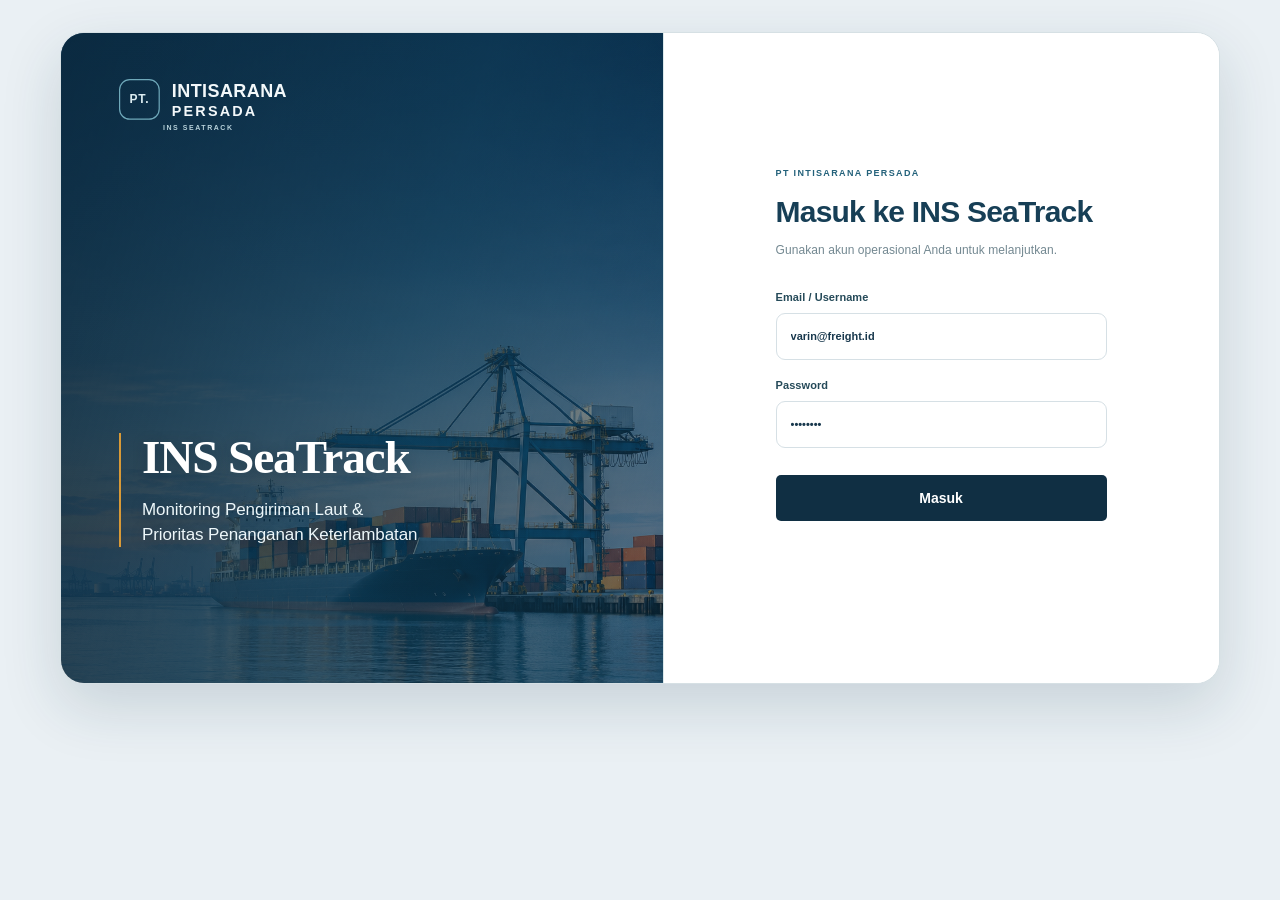
==== index.html @ c3d646a0 "Add files via upload" ====
<!DOCTYPE html>
<html lang="id">
  <head>
    <meta charset="UTF-8" />
    <meta name="viewport" content="width=device-width, initial-scale=1.0" />
    <title>Intisarana Shipment Intelligence</title>
    <link rel="stylesheet" href="styles.css" />
    <link rel="stylesheet" href="theme.css" />
    <link rel="stylesheet" href="voyage.css" />
    <link rel="stylesheet" href="harbor.css" />
    <link rel="stylesheet" href="sidebar-brand.css" />
    <link rel="stylesheet" href="monitoring-flow.css" />
    <link rel="stylesheet" href="guided-workflow.css" />
    <link rel="stylesheet" href="data-entry.css" />
    <link rel="stylesheet" href="research-alignment.css" />
    <link rel="stylesheet" href="operations-pages.css" />
    <link rel="stylesheet" href="workflow-final.css" />
    <link rel="stylesheet" href="login-seatrack.css" />
    <link rel="stylesheet" href="dashboard-clean.css" />
    <link rel="stylesheet" href="shipment-management.css" />
    <link rel="stylesheet" href="shipment-modal.css" />
    <link rel="stylesheet" href="pagination.css" />
    <link rel="stylesheet" href="shipment-detail-action.css" />
    <link rel="stylesheet" href="status-calculation.css" />
    <link rel="stylesheet" href="analysis-template.css" />
    <link rel="stylesheet" href="ahp-template.css" />
    <link rel="stylesheet" href="recommendation-template.css" />
    <link rel="stylesheet" href="report-template.css" />
    <link rel="stylesheet" href="account-menu.css" />
    <link rel="stylesheet" href="ux-polish.css" />
    <link rel="stylesheet" href="nav-groups.css" />
    <link rel="stylesheet" href="delay-simplify.css" />
    <link rel="stylesheet" href="shipment-process.css" />
    <link rel="stylesheet" href="shipment-process-column.css" />
    <link rel="stylesheet" href="dashboard-process-chart.css" />
    <link rel="stylesheet" href="presentation-mode.css" />
    <link rel="stylesheet" href="shipment-tools.css" />
    <link rel="stylesheet" href="print-report.css" />
    <link rel="stylesheet" href="recommendation-action.css" />
    <link rel="stylesheet" href="save-confirmation.css" />
    <link rel="stylesheet" href="dashboard-actions.css" />
    <link rel="stylesheet" href="attention-list.css" />
    <link rel="stylesheet" href="professional-freight.css" />
  </head>
  <body>
    <div id="app"></div>
    <script src="app.js"></script>
  </body>
</html>
---- styles.css ----
:root{--ink:#2d4149;--muted:#778990;--navy:#30454d;--bg:#f7f8fa;--card:#fff;--line:#e3e9eb;--accent:#ae5555;--accent-dark:#913f3f;--accent-soft:#fff4f3;--blue-soft:#edf3f4}*{box-sizing:border-box}body{margin:0;background:var(--bg);color:var(--ink);font:14px/1.45 Inter,Segoe UI,Arial,sans-serif}button,input,select,textarea{font:inherit}button{cursor:pointer}.eyebrow{margin:0;color:#a55b5b;font-size:10px;font-weight:700;letter-spacing:1.7px}.muted{color:var(--muted)}.primary{border:0;border-radius:9px;padding:12px 18px;background:var(--accent);color:#fff;font-weight:700;box-shadow:0 5px 14px #ae55551c}.primary:hover{background:var(--accent-dark)}
.login-page{display:grid;min-height:100vh;grid-template-columns:1.05fr .95fr}.login-intro{display:flex;min-height:100vh;flex-direction:column;justify-content:space-between;padding:44px 10%;background:linear-gradient(135deg,#edf2f3,#dce8ea);color:var(--ink)}.logo-on-dark{display:flex;flex-direction:column;align-items:flex-start;gap:5px}.logo-on-dark img{width:156px;height:76px;object-fit:contain}.logo-on-dark small{color:#72858c;font-size:8px;font-weight:700;letter-spacing:2px}.login-intro h1{margin:22px 0;font-size:clamp(37px,4.4vw,61px);line-height:1.13;letter-spacing:-2px}.login-intro em{color:#b45d5d;font-style:italic}.intro-copy{max-width:430px;color:#61767d;line-height:1.9}.intro-foot{color:#778b92;font-size:11px}.login-panel{display:grid;place-items:center;padding:32px;background:#fff}.login-form{width:min(100%,385px)}.login-logo{display:block;width:170px;height:80px;object-fit:contain;margin:0 0 22px}.login-form h2{margin:11px 0 8px;font-size:29px;letter-spacing:-1px}.login-form>.muted{margin:0 0 30px;font-size:12px}.login-form label,.field label{display:block;margin-top:17px;color:#566b74;font-size:11px;font-weight:700}.login-form input,.field input,.field select,.field textarea{display:block;width:100%;margin-top:7px;padding:12px;border:1px solid var(--line);border-radius:8px;background:#fff;color:var(--ink)}.login-form .primary{width:100%;margin-top:25px}.form-message{min-height:18px;margin:11px 0 0;color:var(--accent-dark);font-size:12px}
.shell{display:flex;min-height:100vh}.sidebar{position:fixed;inset:0 auto 0 0;display:flex;flex-direction:column;width:238px;padding:29px 19px;background:#334851;color:#b9c8cc}.sidebar .logo-on-dark small{color:#aabdc2}.nav-label{margin:45px 13px 12px;color:#8ca0a6;font-size:9px;letter-spacing:1.8px}.sidebar nav{display:grid;gap:6px}.sidebar nav button{border:0;border-radius:8px;padding:12px 13px;background:transparent;color:#c4d0d3;text-align:left;font-size:13px}.sidebar nav button:hover{background:#ffffff14}.sidebar nav button.active{background:#f9fbfb;color:#9d4b4b;font-weight:750}.nav-icon{display:inline-block;width:20px;margin-right:8px;text-align:center}.data-source{margin-top:auto;padding:16px;border:1px solid #ffffff16;border-radius:10px;background:#ffffff08}.data-source .eyebrow{color:#e7b9b9;font-size:8px}.data-source strong,.data-source small{display:block}.data-source strong{margin:8px 0 3px;color:#fff;font-size:12px}.data-source small{color:#a7b8bd;font-size:10px}.content{width:calc(100% - 238px);margin-left:238px;min-width:0}header{position:sticky;top:0;z-index:2;display:flex;align-items:center;justify-content:space-between;height:76px;padding:0 38px;border-bottom:1px solid var(--line);background:#ffffffed;backdrop-filter:blur(9px);font-size:12px}.crumb{color:#99a8ad}.profile{display:flex;align-items:center;gap:9px}.profile strong,.profile small{display:block}.profile strong{font-size:11px}.profile small{color:var(--muted);font-size:10px;text-transform:capitalize}.avatar{display:grid;place-items:center;width:33px;height:33px;border-radius:50%;background:var(--accent-soft);color:#a55252;font-weight:750}.logout{width:31px;height:31px;margin-left:8px;border:1px solid var(--line);border-radius:7px;background:white;color:var(--muted);font-size:17px}.workspace{max-width:1540px;margin:auto;padding:34px 38px 56px}
.hero,.page-title{margin-bottom:27px}.hero{display:flex;align-items:end;justify-content:space-between;gap:20px}.hero h1,.page-title h1{margin:7px 0;font-size:31px;line-height:1.2;letter-spacing:-1px}.hero em{color:#b45d5d;font-style:normal}.hero p:not(.eyebrow),.page-title p:not(.eyebrow){margin:0;color:var(--muted);font-size:12px}.kpis{display:grid;grid-template-columns:repeat(4,minmax(0,1fr));gap:15px;margin-bottom:22px}.kpi{padding:19px;border:1px solid var(--line);border-radius:12px;background:var(--card)}.kpi.teal{border-top:3px solid #bd7777}.kpi.mint{border-color:#f0dddd;background:#fff8f7}.kpi p{margin:0;color:#6d8088;font-size:11px}.kpi strong{display:block;margin:14px 0 5px;font-size:27px;letter-spacing:-1px}.kpi.mint strong{color:#9b5555;font-size:22px}.kpi span{color:#96a4a9;font-size:10px}.notice{display:flex;align-items:center;gap:12px;margin-bottom:22px;padding:14px 17px;border:1px solid #ece5e3;border-radius:10px;background:#fffafa;font-size:11px}.notice strong,.notice b{color:#9b5555}.notice span{flex:1;color:#718288}.notice b{padding:4px 8px;border-radius:12px;background:#fdeaea;white-space:nowrap}.dashboard-grid,.report-grid{display:grid;grid-template-columns:repeat(2,minmax(0,1fr));gap:20px}.panel{overflow:hidden;border:1px solid var(--line);border-radius:12px;background:var(--card)}.panel-title{display:flex;align-items:start;justify-content:space-between;gap:12px;padding:20px 21px 11px}.panel-title h2,.delay-form h2,.factor-guide h2,.report-card h2{margin:0;font-size:15px}.panel-title p{margin:5px 0 0;color:var(--muted);font-size:10px}.pill{padding:5px 8px;border-radius:12px;background:var(--accent-soft);color:#9f5757;font-size:10px;font-weight:700}.pill.neutral{background:#f0f4f5;color:#74868d}.bars{padding:5px 21px 22px}.bar-row{display:grid;grid-template-columns:minmax(100px,1.5fr) 2fr 24px;align-items:center;gap:10px;margin-top:14px;font-size:10px}.bar-row>span{overflow:hidden;color:#556d76;white-space:nowrap;text-overflow:ellipsis}.bar-row div{height:7px;overflow:hidden;border-radius:8px;background:#edf2f3}.bar-row i{display:block;height:100%;border-radius:8px;background:#bb7070}.bar-row b{text-align:right;color:#617881}.delay-summary{grid-column:1/-1}.delay-line{display:flex;align-items:center;gap:20px;padding:13px 21px;border-top:1px solid #edf1f2}.delay-line>span{min-width:140px;color:#a75a5a;font-size:10px;font-weight:750}.delay-line strong,.delay-line small{display:block}.delay-line strong{font-size:11px}.delay-line small{margin-top:2px;color:var(--muted);font-size:10px}.empty{padding:26px 21px;color:var(--muted);font-size:11px}
.table-tools{display:flex;align-items:center;justify-content:space-between;padding:15px 19px;border-bottom:1px solid var(--line);color:var(--muted);font-size:11px}.search{padding:7px 10px;border:1px solid var(--line);border-radius:7px;background:#fafcfc;color:#7d949b}.search input{width:235px;border:0;outline:0;background:transparent;font-size:11px}.table-wrap{overflow:auto}table{width:100%;min-width:970px;border-collapse:collapse;font-size:10px}th{padding:12px 14px;background:#f9fbfb;color:#7d9098;text-align:left;font-size:9px;letter-spacing:.5px}td{padding:13px 14px;border-top:1px solid #edf1f2;color:#566e77;vertical-align:top}td strong,td small{display:block}td strong{color:#304e58;font-size:10px}td small{max-width:180px;overflow:hidden;margin-top:4px;color:#8b9ba1;font-size:9px;white-space:nowrap;text-overflow:ellipsis}.tag{padding:3px 5px;border-radius:4px;background:var(--accent-soft);color:#a35a5a;font-size:9px;font-weight:750}.route-arrow{color:#ad6363}.status{padding:4px 7px;border-radius:10px;font-size:9px;white-space:nowrap}.status.pending{background:#eef2f3;color:#71838c}.status.delay{background:#fff0f0;color:#a75555}.form-layout{display:grid;grid-template-columns:minmax(0,1fr) 300px;gap:22px;align-items:start}.delay-form{display:grid;grid-template-columns:1fr 1fr;gap:0 15px;padding:23px}.delay-form h2{margin-bottom:18px}.field.full,.delay-form h2,.delay-form button,.delay-form .form-message{grid-column:1/-1}.field textarea{min-height:90px;resize:vertical}.delay-form .primary{margin-top:23px}.factor-guide{padding:24px;border-radius:12px;background:#eaf0f1;color:#526b73}.factor-guide .eyebrow{color:#ad6464}.factor-guide h2{margin:13px 0 20px;color:#304852;line-height:1.45}.factor-guide ol{margin:0;padding-left:20px}.factor-guide li{margin:11px 0;padding-left:5px;font-size:11px}.ahp-intro{display:grid;gap:4px;margin-bottom:20px;padding:15px 18px;border:1px solid #f0e4c7;border-radius:9px;background:#fffaf0;color:#786a48;font-size:11px}.ahp-row{display:grid;grid-template-columns:45px 1fr 190px 35px;align-items:center;gap:12px;padding:15px 21px;border-top:1px solid #edf1f2;font-size:11px}.ahp-row>b{color:#8c9da1}.ahp-row span{color:var(--muted);font-size:10px}.ahp-row i{color:#ad6464;font-size:17px;font-style:normal}.report-card{padding:22px}.report-card h2{margin-bottom:16px}.big-stat{color:#a75a5a;font-size:40px;font-weight:750;letter-spacing:-2px}.report-card p{color:#627983;font-size:11px}.report-card .muted{line-height:1.7}
@media(max-width:1050px){.sidebar{width:208px}.content{width:calc(100% - 208px);margin-left:208px}.workspace{padding:28px 25px}.kpis{grid-template-columns:repeat(2,1fr)}.form-layout{grid-template-columns:1fr}.factor-guide{display:none}}@media(max-width:720px){.shell{display:block}.sidebar{position:static;width:auto;padding:17px 20px}.nav-label,.data-source{display:none}.sidebar nav{display:flex;overflow:auto;margin-top:17px}.sidebar nav button{padding:9px;white-space:nowrap;font-size:11px}.nav-icon{display:none}.content{width:auto;margin:0}header{height:60px;padding:0 18px}.workspace{padding:25px 16px}.hero{align-items:start;flex-direction:column}.hero h1,.page-title h1{font-size:26px}.kpis{gap:10px}.kpi{padding:15px}.kpi strong{font-size:24px}.notice{align-items:start;flex-wrap:wrap}.dashboard-grid,.report-grid{grid-template-columns:1fr}.delay-summary{grid-column:auto}.form-layout{display:block}.delay-form{margin-bottom:16px}.profile>span:nth-child(2){display:none}.table-tools{flex-direction:column;align-items:start;gap:10px}.search{width:100%}.search input{width:90%}.ahp-row{grid-template-columns:32px 1fr 22px}.ahp-row span{display:none}}@media(max-width:430px){.kpis{grid-template-columns:1fr 1fr}.kpi.mint strong{font-size:18px}.delay-form{grid-template-columns:1fr}.field{grid-column:1/-1}.login-intro{min-height:42vh;padding:28px}.login-intro h1{font-size:33px}.login-intro .intro-copy{display:none}.login-panel{padding:25px}.login-form h2{font-size:26px}}
---- theme.css ----
/* Professional forwarding operations theme */
:root{--accent:#246d82;--accent-dark:#1b596b;--accent-soft:#eaf4f6;--navy:#183943;--bg:#f5f8f9;--ink:#203c46;--muted:#71838b;--line:#dfe8ea;--panel:#fff}
body{background:var(--bg);letter-spacing:.005em}.primary{background:var(--accent);box-shadow:0 8px 18px rgba(36,109,130,.16)}.primary:hover{background:var(--accent-dark)}.eyebrow{color:#39798b;letter-spacing:1.45px}
.login-intro{position:relative;overflow:hidden;background:linear-gradient(145deg,#eff7f8 0%,#dcebed 100%);padding:52px 11%;color:var(--ink)}.login-intro:before,.login-intro:after{position:absolute;content:"";border:1px solid rgba(36,109,130,.13);border-radius:50%;pointer-events:none}.login-intro:before{width:540px;height:540px;right:-270px;bottom:-310px;box-shadow:0 0 0 62px rgba(36,109,130,.045),0 0 0 124px rgba(36,109,130,.025)}.login-intro:after{width:110px;height:110px;right:13%;top:16%;border-style:dashed}.login-intro>*,.login-intro .brand{position:relative;z-index:1}.login-intro h1{max-width:560px;font-weight:650}.login-intro h1 em{color:var(--accent)}.login-intro .intro-copy{max-width:420px;color:#5e747c}.login-intro .eyebrow,.login-form .eyebrow{color:#4d8391}.login-intro .company-name{color:#234955;font-size:22px;font-weight:700;letter-spacing:-.6px}.logo-on-dark small{color:#66828b}.login-panel{background:#fff}.login-form{padding:12px}.login-form h2{font-size:30px;color:#213d47}.login-form input{background:#fbfcfc;border-color:#dce7e9}.login-form input:focus{border-color:#7eacb7;box-shadow:0 0 0 3px #e7f3f5}.login-form label{color:#506a74}
.sidebar{width:252px;padding:32px 18px;background:linear-gradient(180deg,#183943,#214b56)}.content{width:calc(100% - 252px);margin-left:252px}.sidebar .company-name{color:#f5fafb;font-size:18px;font-weight:650}.sidebar .logo-on-dark small{color:#a5c0c7}.nav-label{color:#82a4ad;margin-top:52px}.sidebar nav{gap:5px}.sidebar nav button{padding:12px 14px;color:#c2d3d7}.sidebar nav button:hover{background:rgba(255,255,255,.09)}.sidebar nav button.active{background:#f5fafb;color:#246d82;box-shadow:none}.data-source{border-color:rgba(255,255,255,.12);background:rgba(255,255,255,.055)}.data-source .eyebrow{color:#9cc6d1}.data-source strong{color:#f4fbfc}.content header{height:78px;padding:0 42px;background:rgba(255,255,255,.93)}.crumb{color:#91a3a8}.avatar{background:#e8f4f6;color:#246d82}.logout:hover{border-color:#b9d3d9;color:#246d82;background:#f4fafb}.workspace{max-width:1580px;padding:42px 44px 64px}
.hero{margin-bottom:30px}.hero h1,.page-title h1{font-size:32px;color:#233f49}.hero h1 em{color:var(--accent)}.hero p:not(.eyebrow),.page-title p:not(.eyebrow){font-size:12px}.kpis{gap:17px}.kpi{position:relative;overflow:hidden;padding:21px;border-color:#e0e8ea;border-radius:13px;box-shadow:0 3px 10px rgba(24,57,67,.025)}.kpi:after{position:absolute;right:-19px;bottom:-23px;width:76px;height:76px;border:1px solid #e7f0f2;border-radius:50%;content:""}.kpi.teal{border-top:3px solid #5c98a7}.kpi.mint{background:#f1f8f8;border-color:#dcecef}.kpi.mint strong{color:#2b6f7e}.kpi p{font-size:11px}.kpi strong{font-size:29px}.notice{border-color:#dcecef;background:#f1f8f8}.notice strong,.notice b{color:#2a7180}.notice b{background:#dceef1}.panel{border-color:#e0e8ea;border-radius:13px;box-shadow:0 3px 10px rgba(24,57,67,.02)}.panel-title{padding:22px 23px 12px}.panel-title h2{color:#284650}.pill{background:#e8f3f5;color:#2c6f7e}.bar-row i{background:linear-gradient(90deg,#73a8b5,#2d7484)}.delay-line>span,.route-arrow{color:#2b7180}.table-tools{padding:16px 21px}.search{border-radius:8px;background:#fbfcfc}.tag{background:#e9f4f6;color:#2b7180}.status.delay{background:#fff0ef;color:#a95c56}.factor-guide{background:#edf5f6;color:#536c74}.factor-guide h2{color:#294852}.factor-guide .eyebrow{color:#4b8593}.big-stat,.ahp-row i{color:#2b7180}
@media(max-width:1050px){.sidebar{width:218px}.content{width:calc(100% - 218px);margin-left:218px}.workspace{padding:32px 28px}}@media(max-width:720px){.sidebar{width:auto;background:#1b3d47}.content{width:auto;margin-left:0}.workspace{padding:28px 18px}.content header{padding:0 18px}.login-intro{padding:34px}.login-intro:after{display:none}}
---- voyage.css ----
.login-intro .voyage-visual{display:flex;align-items:center;gap:13px;max-width:420px;margin-top:36px;color:#4c7e89}.voyage-visual .port{font-size:9px;font-weight:800;letter-spacing:1.5px;color:#5d7780}.voyage-visual .route{position:relative;display:flex;align-items:center;flex:1;height:1px;background:repeating-linear-gradient(90deg,#74a1aa 0 7px,transparent 7px 13px)}.voyage-visual svg{position:absolute;left:48%;width:38px;height:38px;padding:8px;border-radius:50%;background:#edf5f6;color:#367284;transform:translateX(-50%)}.voyage-visual .route:after{position:absolute;right:-1px;top:-3px;width:7px;height:7px;border:1px solid #71a4ad;border-radius:50%;background:#eff6f7;content:""}.login-intro .story-tags{display:flex;flex-wrap:wrap;gap:8px;margin-top:20px}.story-tags span{padding:5px 9px;border:1px solid #cadde1;border-radius:99px;color:#5d7881;font-size:10px}.sidebar .company-name:before{display:inline-block;width:8px;height:8px;margin-right:8px;border-radius:50%;background:#8fb9c1;content:""}@media(max-width:720px){.login-intro .voyage-visual,.login-intro .story-tags{display:none}}
---- harbor.css ----
/* Harbor Intelligence: contemporary forwarding workspace */
:root{--harbor:#123944;--sea:#256f80;--foam:#eef7f8;--mist:#f7fafb;--steel:#6c8088;--line:#dce7e9}.login-page{background:var(--mist)}.login-intro{background:radial-gradient(circle at 86% 20%,#ffffffaa 0 2px,transparent 3px),linear-gradient(135deg,#e9f3f4 0%,#d5e7e9 100%)}.login-intro:before{border-color:#6696a122;box-shadow:0 0 0 62px #6696a10b,0 0 0 124px #6696a107}.login-panel{position:relative}.login-panel:before{position:absolute;top:0;left:0;width:1px;height:100%;background:#dce9eb;content:""}.login-form{position:relative}.login-form:after{position:absolute;right:-45px;bottom:10px;width:80px;height:80px;border:1px solid #dbeaec;border-radius:50%;content:""}.login-form h2{font-size:31px;font-weight:680}.login-form .primary{border-radius:10px}.login-form input{height:47px}.shell{background:var(--mist)}.sidebar{background:linear-gradient(180deg,#123944 0%,#1a4a56 100%);box-shadow:8px 0 22px #12394410}.sidebar:after{position:absolute;right:0;bottom:105px;left:0;height:1px;background:linear-gradient(90deg,transparent,#ffffff33,transparent);content:""}.content header{box-shadow:0 1px 0 #e6eef0}.workspace{padding-top:38px}.hero{padding:27px 29px;margin-bottom:24px;border:1px solid #dce8ea;border-radius:16px;background:linear-gradient(112deg,#fff 0%,#f1f8f9 100%)}.hero h1{font-size:34px}.hero .primary{min-width:150px}.kpis{margin-bottom:24px}.kpi{transition:transform .18s,box-shadow .18s}.kpi:hover{box-shadow:0 13px 24px #173b450b;transform:translateY(-2px)}.kpi:before{position:absolute;top:19px;right:19px;width:9px;height:9px;border-radius:50%;background:#90b9c3;content:""}.kpi.mint:before{background:#5b99a7}.panel{transition:box-shadow .18s}.panel:hover{box-shadow:0 12px 28px #183a4409}.panel-title{padding-top:24px}.panel-title h2{font-weight:680}.table-panel{border-radius:15px}.table-tools{background:#fbfdfd}.search{height:36px}.search input{height:18px}.status{font-weight:650}.status.pending:before,.status.delay:before{display:inline-block;width:5px;height:5px;margin-right:4px;border-radius:50%;background:currentColor;content:""}.notice{border-radius:12px}.factor-guide{border:1px solid #dbe9eb}.factor-guide li::marker{color:#4a8998;font-weight:700}.form-layout .panel{border-radius:15px}@media(max-width:720px){.hero{padding:22px}.login-panel:before{display:none}.login-form:after{display:none}.hero h1{font-size:28px}}
---- sidebar-brand.css ----
/* Company identity and navigation refinements */
.company-lockup{display:flex;align-items:center;gap:10px;color:#f7fbfc}.company-lockup i{display:grid;place-items:center;width:34px;height:34px;border:1px solid #7eabb5;border-radius:9px;color:#b5d8de;font-size:10px;font-style:normal;font-weight:800;letter-spacing:.7px}.company-lockup>span{display:grid;gap:0;line-height:1}.company-lockup b,.company-lockup strong{display:block;font-size:15px;font-weight:760;letter-spacing:.35px}.company-lockup b{color:#fff}.company-lockup strong{color:#a9d0d8;font-size:12px;letter-spacing:1.8px;margin-top:4px}.logo-on-dark small{padding-left:44px;color:#90afb7!important;font-size:7px!important;letter-spacing:1.55px!important}.sidebar .logo-on-dark{padding:2px 5px 21px;border-bottom:1px solid rgba(213,235,238,.15)}.sidebar .nav-label{margin-top:35px;margin-bottom:14px;padding-left:2px}.sidebar nav button{position:relative;padding:13px 14px;border:1px solid transparent}.sidebar nav button.active:after{position:absolute;right:12px;top:50%;width:5px;height:5px;border-radius:50%;background:#4d9bad;content:"";transform:translateY(-50%)}.sidebar nav button:not(.active):hover{border-color:rgba(214,235,238,.12)}.data-source{position:relative;overflow:hidden;padding:19px 17px}.data-source:before{position:absolute;top:-22px;right:-22px;width:75px;height:75px;border:1px solid rgba(182,218,224,.2);border-radius:50%;content:""}.data-source strong{font-size:13px}.data-source small{margin-top:4px}@media(max-width:720px){.sidebar .logo-on-dark{padding-bottom:12px;border:0}.company-lockup b{font-size:14px}.sidebar .nav-label{margin-top:16px}.sidebar .logo-on-dark small{padding-left:44px}}
---- monitoring-flow.css ----
.monitoring-flow{display:grid;grid-template-columns:1.1fr 2fr;gap:22px;align-items:center;margin:0 0 24px;padding:22px 24px;border:1px solid #dce9eb;border-radius:15px;background:linear-gradient(105deg,#fff 0%,#f1f8f9 100%)}.monitoring-flow h2{margin:5px 0 6px;color:#294954;font-size:16px}.monitoring-flow p{margin:0;color:#6d828a;font-size:11px;line-height:1.7}.flow-steps{display:flex;align-items:center;gap:9px}.flow-step{display:grid;min-width:0;gap:3px;padding:10px 11px;border:1px solid #dce8ea;border-radius:10px;background:#fff;text-align:left}.flow-step b{color:#2a6574;font-size:10px}.flow-step span{overflow:hidden;color:#73848b;font-size:9px;white-space:nowrap;text-overflow:ellipsis}.flow-step:hover{border-color:#8cb8c3;background:#f8fcfc}.flow-arrow{color:#7ca9b2;font-size:14px}.flow-note{grid-column:1/-1;margin:0;padding-top:14px;border-top:1px solid #e2ecee;color:#70828a;font-size:10px}.flow-note strong{color:#346e7d}@media(max-width:980px){.monitoring-flow{grid-template-columns:1fr}.flow-steps{overflow-x:auto;padding-bottom:4px}.flow-step{min-width:135px}}@media(max-width:520px){.monitoring-flow{padding:19px}.flow-steps{gap:6px}.flow-step{min-width:122px}.flow-arrow{display:none}}
---- guided-workflow.css ----
.shipment-guide{display:flex;align-items:center;gap:12px;padding:12px 21px;border-bottom:1px solid #e6eef0;background:#f5fafb;font-size:11px}.shipment-guide p{margin:0;color:#74868d}.guide-step,.form-guide span{padding:4px 7px;border-radius:5px;background:#dceef1;color:#2c6d7d;font-size:8px;font-weight:800;letter-spacing:.8px}.shipment-guide strong{font-size:11px;color:#355965}.table-wrap tbody tr{cursor:pointer}.table-wrap tbody tr:hover{background:#f1f8f9;box-shadow:inset 3px 0 #78aeb9}.form-guide{grid-column:1/-1;display:flex;align-items:center;gap:10px;margin:-2px 0 5px;padding:11px 12px;border:1px solid #dceaec;border-radius:8px;background:#f5fafb}.form-guide p{margin:0;color:#657a82;font-size:11px}@media(max-width:720px){.shipment-guide{align-items:flex-start;flex-wrap:wrap}.shipment-guide p{width:100%}.form-guide{align-items:flex-start;flex-direction:column;gap:5px}}
---- data-entry.css ----
.data-entry{margin-top:22px}.data-entry .panel-title{padding-bottom:18px}.status-entry{display:grid;grid-template-columns:1.3fr 1fr 1fr;gap:15px;padding:0 22px 22px}.status-entry label,.weight-grid label,.ahp-footer label{display:grid;gap:7px;color:#566f78;font-size:10px;font-weight:700}.status-entry select,.status-entry input,.weight-grid input,.ahp-footer input{width:100%;padding:10px;border:1px solid #dce7e9;border-radius:7px;background:#fcfdfd;color:#294852}.status-entry .entry-note{grid-column:1/3}.status-entry .primary{align-self:end}.status-entry .form-message{grid-column:1/-1;margin:0}.weight-grid{display:grid;grid-template-columns:repeat(3,minmax(0,1fr));gap:13px;padding:0 22px 18px}.ahp-footer{display:grid;grid-template-columns:240px auto 1fr;align-items:end;gap:15px;padding:18px 22px;border-top:1px solid #e6eef0;background:#fbfdfd}.ahp-footer .primary{height:41px}.ahp-footer .form-message{margin:0}@media(max-width:850px){.status-entry{grid-template-columns:1fr 1fr}.status-entry .entry-note{grid-column:1/-1}.weight-grid{grid-template-columns:repeat(2,1fr)}.ahp-footer{grid-template-columns:1fr 1fr}.ahp-footer .form-message{grid-column:1/-1}}@media(max-width:520px){.status-entry,.weight-grid,.ahp-footer{grid-template-columns:1fr}.status-entry .entry-note{grid-column:auto}.data-entry .panel-title{padding:19px}.status-entry,.weight-grid{padding-left:19px;padding-right:19px}.ahp-footer{padding:16px 19px}}
---- research-alignment.css ----
.research-brief, .ahp-method {
  display: grid;
  grid-template-columns: minmax(280px, 1fr) repeat(3, minmax(95px, .25fr));
  gap: 1rem;
  align-items: stretch;
  margin: 1.25rem 0;
  padding: 1.35rem;
  border: 1px solid rgba(25, 94, 111, .16);
  border-radius: 18px;
  background: linear-gradient(115deg, #f4f9f8, #fffdf9);
}
.research-brief h2, .ahp-method h2 { margin: .2rem 0 .45rem; color: #163f4a; }
.research-brief p, .ahp-method p { margin: 0; color: #58737a; line-height: 1.55; }
.baseline-stat, .ahp-method > div:last-child { display: grid; place-content: center; padding: .85rem; border-radius: 13px; background: #fff; border: 1px solid rgba(25, 94, 111, .1); }
.baseline-stat strong, .ahp-method strong { color: #1b6678; font-size: 1.55rem; }
.baseline-stat span, .ahp-method span { color: #688087; font-size: .78rem; }
.ahp-method { grid-template-columns: 1fr 180px; background: linear-gradient(115deg, #f8fbfc, #eef7f5); }
@media (max-width: 760px) { .research-brief, .ahp-method { grid-template-columns: 1fr; } .baseline-stat { min-height: 72px; } }
---- operations-pages.css ----
.detail-layout { display:grid; grid-template-columns:minmax(280px,.9fr) minmax(320px,1.1fr); gap:1.1rem; margin-bottom:1rem; }
.detail-card dl { margin:1rem 0 0; display:grid; gap:.75rem; }
.detail-card dl div { padding-bottom:.72rem; border-bottom:1px solid #e7eeee; }
.detail-card dt { color:#72868c; font-size:.76rem; text-transform:uppercase; letter-spacing:.07em; }
.detail-card dd { margin:.22rem 0 0; color:#173f4a; font-weight:650; }
.history-item { padding:.85rem 0; border-bottom:1px solid #e7eeee; display:grid; gap:.23rem; }
.history-item span,.history-item small { color:#648087; font-size:.82rem; }.history-item p{margin:.25rem 0;color:#3d5d65;}
.analysis-summary { display:grid; grid-template-columns:repeat(3,1fr); gap:1rem; margin:1.2rem 0; }
.analysis-summary article { padding:1rem 1.1rem; border:1px solid #dce9e8; border-radius:15px; background:#fbfdfd; }.analysis-summary strong{display:block;color:#1c687b;font-size:1.05rem}.analysis-summary span{color:#6d858b;font-size:.8rem}
.recommendation-list { display:grid; gap:.85rem; }.recommendation { display:grid; grid-template-columns:42px 1fr auto; align-items:center; gap:1rem; }.recommendation > b{color:#1c687b;font-size:1.1rem}.recommendation h2{margin:0 0 .25rem;font-size:1rem}.recommendation p{margin:0;color:#58737a;line-height:1.5}.recommendation > span{font-size:.8rem;color:#47727d;background:#edf7f5;padding:.4rem .55rem;border-radius:20px}
.factor-note { margin-top:1rem; padding-top:.9rem; border-top:1px solid rgba(255,255,255,.15); font-size:.8rem; line-height:1.55; }
@media (max-width:760px){.detail-layout,.analysis-summary{grid-template-columns:1fr}.recommendation{grid-template-columns:30px 1fr}.recommendation>span{grid-column:2}.detail-card dd{overflow-wrap:anywhere}}
---- workflow-final.css ----
.workflow-final .flow-steps { flex-wrap:wrap; }
.workflow-final .flow-step { flex:1 1 128px; min-width:128px; }
.workflow-final .flow-arrow { display:none; }
.workflow-final .flow-note { margin-top:3px; }
.recommendation small { display:block; margin-top:.42rem; color:#789096; }
@media (max-width:760px) { .workflow-final .flow-steps { display:grid; grid-template-columns:1fr; } .workflow-final .flow-step { min-width:0; } }
---- login-seatrack.css ----
body:has(.seatrack-login) { background:#eaf0f4; }
.login-page.seatrack-login { width:min(1160px,calc(100% - 48px)); min-height:650px; margin:32px auto; overflow:hidden; grid-template-columns:1.04fr .96fr; border:1px solid #d6e0e4; border-radius:24px; box-shadow:0 22px 60px rgba(20,57,72,.16); background:#fff; }
.seatrack-login .seatrack-intro { justify-content:flex-start; gap:0; min-height:650px; padding:46px 58px; color:#fff; background-image:linear-gradient(180deg,rgba(6,51,88,.82) 0%,rgba(7,56,94,.5) 43%,rgba(4,29,51,.76) 100%),url('login-harbor-v2.png'); background-size:cover; background-position:center; }
.seatrack-login .seatrack-intro:before { inset:0; width:auto; height:auto; border:0; border-radius:0; background:linear-gradient(120deg,rgba(5,43,76,.2),transparent); box-shadow:none; }
.seatrack-login .seatrack-intro:after { display:none; }
.seatrack-login .seatrack-intro .brand { margin-bottom:auto; }
.seatrack-login .seatrack-intro .company-lockup { opacity:1; transform:scale(1.2); transform-origin:left top; }
.seatrack-login .seatrack-intro .logo-on-dark small { margin-top:5px; color:#d9eef5; font-size:10px; letter-spacing:2.4px; }
.seatrack-login .seatrack-intro .eyebrow { display:none; }
.seatrack-login .seatrack-intro h1 { margin:12px 0 14px; color:#fff; font-size:clamp(39px,4vw,55px); letter-spacing:-1.7px; line-height:1.05; }
.seatrack-login .seatrack-intro h1 small { display:block; margin-top:13px; color:#f0f7fa; font-size:17px; font-weight:500; letter-spacing:-.2px; line-height:1.43; }
.seatrack-login .seatrack-intro .voyage-visual { margin-top:auto; color:#d8eef4; }
.seatrack-login .seatrack-intro .story-tags { margin-top:17px; }
.seatrack-login .seatrack-intro .story-tags span { border-color:rgba(235,248,252,.35); color:#edf8fb; background:rgba(255,255,255,.08); }
.seatrack-login .seatrack-intro .intro-foot { display:none; }
.seatrack-login .login-panel { padding:55px 48px; background:#fbfcfe; }
.seatrack-login .login-form { width:min(100%,355px); }
.seatrack-login .login-form .eyebrow { margin-bottom:10px; color:#527382; font-size:9px; }
.seatrack-login .login-form h2 { margin:0 0 9px; color:#173f56; font-size:28px; letter-spacing:-.8px; }
.seatrack-login .login-form > .muted { margin-bottom:30px; color:#738891; }
.seatrack-login .login-form label { margin-top:18px; color:#254a59; }
.seatrack-login .login-form input { padding:13px 14px; border-color:#d6e0e5; border-radius:9px; background:#fff; }
.seatrack-login .login-form .primary { margin-top:27px; padding:13px; border-radius:8px; background:#155a8a; box-shadow:0 8px 18px rgba(21,90,138,.16); }
.seatrack-login .login-form .primary:hover { background:#0d4a76; }
.seatrack-login .seatrack-intro > div:nth-of-type(2) { width:min(100%,450px); margin-top:auto; margin-bottom:90px; padding:0 0 0 21px; border-left:3px solid rgba(205,234,244,.88); text-shadow:0 2px 14px rgba(4,28,48,.28); }
.seatrack-login .seatrack-intro h1 { margin:0; font-size:clamp(42px,3.7vw,54px); font-weight:750; letter-spacing:-1.5px; }
.seatrack-login .seatrack-intro h1 small { max-width:400px; margin-top:14px; color:#edf7fa; font-size:17px; font-weight:550; letter-spacing:-.1px; line-height:1.48; }
.seatrack-login .seatrack-intro .voyage-visual, .seatrack-login .seatrack-intro .story-tags { display:none; }
.seatrack-login .login-panel { align-content:center; }
.seatrack-login .login-form { transform:translateY(-5px); }
.seatrack-login .login-form:after { display:none; }
@media(max-width:760px) { body:has(.seatrack-login){background:#fff}.login-page.seatrack-login{width:100%;min-height:100vh;margin:0;border:0;border-radius:0;grid-template-columns:1fr}.seatrack-login .seatrack-intro{min-height:350px;padding:32px}.seatrack-login .seatrack-intro .eyebrow{margin-top:28px}.seatrack-login .seatrack-intro h1{font-size:39px}.seatrack-login .seatrack-intro .voyage-visual,.seatrack-login .seatrack-intro .story-tags{display:none}.seatrack-login .login-panel{padding:38px 26px}.seatrack-login .login-form{width:100%} }
---- dashboard-clean.css ----
.clean-heading{display:flex;align-items:end;justify-content:space-between;margin-bottom:18px}.clean-heading h1{margin:3px 0 2px;color:#173e55;font-size:31px;letter-spacing:-1px}.clean-heading p:not(.eyebrow){margin:0;color:#71858d;font-size:12px}.clean-heading>span{padding:6px 10px;border-radius:99px;background:#edf6f5;color:#39756d;font-size:10px;font-weight:700}.dashboard-filter{display:flex;gap:12px;align-items:end;margin-bottom:17px;padding:14px 16px;border:1px solid #dfe8eb;border-radius:12px;background:#fff}.dashboard-filter label{display:grid;gap:5px;min-width:190px;color:#627981;font-size:10px;font-weight:700}.dashboard-filter select{height:35px;padding:0 10px;border:1px solid #dbe5e8;border-radius:7px;background:#fbfcfc;color:#294b58;font-size:11px}.dashboard-filter .primary{height:35px;padding:0 18px}.dashboard-kpis{display:grid;grid-template-columns:repeat(4,1fr);gap:13px;margin-bottom:17px}.dash-kpi{display:flex;gap:11px;align-items:center;padding:16px;border:1px solid #e0e8eb;border-radius:12px;background:#fff}.dash-kpi>span{display:grid;place-items:center;width:34px;height:34px;border-radius:10px;font-size:18px;font-weight:750}.dash-kpi small,.dash-kpi strong{display:block}.dash-kpi small{color:#657d86;font-size:10px}.dash-kpi strong{margin-top:3px;color:#183f55;font-size:21px}.dash-kpi em{font-size:12px;font-style:normal}.dash-kpi.blue>span{background:#e7f1fd;color:#2b6fac}.dash-kpi.green>span{background:#e8f7ed;color:#3c9a61}.dash-kpi.green em{color:#32834f}.dash-kpi.red>span{background:#fff0f0;color:#c66161}.dash-kpi.red em{color:#b45454}.dash-kpi.violet>span{background:#f0eeff;color:#7762b8}.dashboard-visuals{display:grid;grid-template-columns:.95fr 1.35fr;gap:17px}.status-content{display:flex;align-items:center;gap:25px;padding:12px 23px 25px}.donut{display:grid;place-items:center;width:176px;height:176px;border-radius:50%}.donut>div{display:grid;place-content:center;width:120px;height:120px;border-radius:50%;background:#fff;text-align:center}.donut b{font-size:29px;color:#183f55}.donut span{color:#70848b;font-size:10px}.status-legend{display:grid;gap:12px;flex:1}.status-legend p{display:flex;align-items:center;gap:7px;margin:0;color:#5b7179;font-size:11px}.status-legend b{margin-left:auto;color:#294b58}.status-legend i{width:9px;height:9px;border-radius:50%}.status-legend .on{background:#1e68aa}.status-legend .delay{background:#df7070}.status-legend .pending{background:#dfe8ec}.clean-bars{padding:4px 22px 25px}.clean-bars>div{display:grid;grid-template-columns:minmax(135px,1.5fr) 2fr 22px;gap:10px;align-items:center;margin-top:11px;font-size:10px}.clean-bars span{overflow:hidden;color:#4e6872;white-space:nowrap;text-overflow:ellipsis}.clean-bars i{height:8px;overflow:hidden;border-radius:10px;background:#e8eff2}.clean-bars i b{display:block;height:100%;border-radius:10px;background:linear-gradient(90deg,#68a8d9,#1965a5)}.clean-bars strong{color:#385d6c;text-align:right}.dashboard-caption{margin-top:16px;padding:11px 14px;border-radius:9px;background:#f3f8fa;color:#6d838b;font-size:10px}.dashboard-caption span{color:#397487;font-weight:700}@media(max-width:1000px){.dashboard-kpis{grid-template-columns:repeat(2,1fr)}.dashboard-visuals{grid-template-columns:1fr}}@media(max-width:650px){.clean-heading{align-items:start;gap:10px}.dashboard-filter{align-items:stretch;flex-direction:column}.dashboard-filter label{min-width:0}.dashboard-kpis{grid-template-columns:1fr}.status-content{justify-content:center;flex-wrap:wrap}.donut{width:155px;height:155px}.donut>div{width:105px;height:105px}.clean-bars>div{grid-template-columns:minmax(100px,1.3fr) 2fr 20px}}
---- shipment-management.css ----
.shipment-heading{display:flex;align-items:end;justify-content:space-between;gap:16px;margin-bottom:18px}.shipment-heading h1{margin:3px 0;color:#173e55;font-size:31px;letter-spacing:-1px}.shipment-heading p:not(.eyebrow){margin:0;color:#70858d;font-size:12px}.shipment-controls{display:grid;grid-template-columns:220px minmax(260px,1fr);gap:12px;margin-bottom:15px}.shipment-controls label{display:flex;align-items:center;gap:8px;height:38px;padding:0 11px;border:1px solid #dce7ea;border-radius:8px;background:#fff;color:#6c8189;font-size:11px}.shipment-controls select,.shipment-controls input{width:100%;border:0;outline:0;background:transparent;color:#314f5b;font-size:11px}.shipment-table-wrap{overflow:auto}.shipment-list table{min-width:1040px}.shipment-list th{background:#f2f7f9;color:#66808a}.shipment-list td{vertical-align:middle}.shipment-list .status.on-time{background:#e8f7ed;color:#368052}.table-edit{padding:5px 9px;border:1px solid #cbdde3;border-radius:6px;background:#fff;color:#216889;font-size:10px;font-weight:700}.table-edit:hover{background:#edf7fa}.editor-host{margin-top:16px}.shipment-editor{padding:2px 22px 22px}.shipment-editor .panel-title{padding-left:0;padding-right:0}.close-editor{width:28px;height:28px;border:1px solid #d7e2e6;border-radius:7px;background:#fff;color:#607881;font-size:20px;line-height:1}.shipment-form-grid{display:grid;grid-template-columns:repeat(2,1fr);gap:13px 16px}.shipment-form-grid label{display:grid;gap:6px;color:#567078;font-size:10px;font-weight:700}.shipment-form-grid input,.shipment-form-grid select{height:38px;padding:0 10px;border:1px solid #d8e4e7;border-radius:7px;background:#fff;color:#294b58}.editor-actions{display:flex;align-items:center;gap:12px;margin-top:18px}.editor-actions .primary{padding:10px 16px}.settings-grid{display:grid;grid-template-columns:repeat(2,1fr);gap:16px}.setting-card{padding:21px}.setting-card h2{margin:8px 0;color:#254958;font-size:17px}.setting-card p:not(.eyebrow){min-height:46px;margin:0;color:#637b83;font-size:12px;line-height:1.6}.setting-card span{display:block;margin-top:16px;padding-top:12px;border-top:1px solid #e6eef0;color:#789098;font-size:10px}@media(max-width:760px){.shipment-heading{align-items:start;flex-direction:column}.shipment-controls,.shipment-form-grid,.settings-grid{grid-template-columns:1fr}.shipment-heading .primary{width:100%}}
---- shipment-modal.css ----
.editor-host:not(:empty){position:fixed;inset:0;z-index:50;display:grid;place-items:center;padding:28px;background:rgba(15,43,55,.48);backdrop-filter:blur(3px)}
.editor-host .shipment-editor{width:min(900px,100%);max-height:calc(100vh - 56px);overflow:auto;padding:2px 22px 22px;box-shadow:0 24px 60px rgba(6,30,43,.28)}
.editor-host .shipment-editor .panel-title{position:sticky;top:0;z-index:1;padding:20px 0 13px;background:#fff}
.editor-host .close-editor{width:30px;height:30px;font-size:22px;line-height:1}
@media(max-width:760px){.editor-host:not(:empty){padding:14px}.editor-host .shipment-editor{max-height:calc(100vh - 28px)}}
---- pagination.css ----
.shipment-pagination{display:flex;align-items:center;justify-content:flex-end;gap:6px;margin:13px 2px 18px;color:#6d838b;font-size:10px}.shipment-pagination span{margin-right:8px}.shipment-pagination button{min-width:29px;height:29px;border:1px solid #d8e4e7;border-radius:6px;background:#fff;color:#42626e;font-size:11px}.shipment-pagination button:hover:not(:disabled),.shipment-pagination button.active{border-color:#24728a;background:#24728a;color:#fff}.shipment-pagination button:disabled{opacity:.45;cursor:not-allowed}@media(max-width:600px){.shipment-pagination{justify-content:center;flex-wrap:wrap}.shipment-pagination span{width:100%;margin:0;text-align:center}}
---- shipment-detail-action.css ----
.table-detail{margin-left:5px;padding:5px 9px;border:1px solid #d9e4e7;border-radius:6px;background:#f4f9fa;color:#52737e;font-size:10px;font-weight:700}.table-detail:hover{background:#e6f2f5;color:#216889}
.detail-heading{display:grid;grid-template-columns:1fr auto;align-items:start;column-gap:20px}.detail-heading>.eyebrow,.detail-heading>h1,.detail-heading>p:not(.eyebrow){grid-column:1}.detail-heading>.add-delay{grid-column:2;grid-row:1/4;align-self:center;margin:0;padding:11px 18px;white-space:nowrap}@media(max-width:620px){.detail-heading{display:block}.detail-heading>.add-delay{width:100%;margin-top:15px}}
.detail-heading>.detail-return{grid-column:2;grid-row:1;align-self:start;justify-self:end;white-space:nowrap}.detail-heading>.detail-return+.add-delay{grid-row:2/4;align-self:end}@media(max-width:620px){.detail-heading>.detail-return{width:100%;margin-top:12px}.detail-heading>.detail-return+.add-delay{margin-top:12px}}
---- status-calculation.css ----
.status-calculation{display:block;margin-top:6px;color:#69818a;font-size:9px;line-height:1.45}.status-calculation:has(+ *){display:block}.shipment-form-grid select:disabled{cursor:not-allowed;background:#f2f6f7;color:#58717a}
---- analysis-template.css ----
.analysis-heading{display:flex;align-items:end;justify-content:space-between;margin-bottom:18px}.analysis-heading h1{margin:3px 0;color:#173e55;font-size:31px;letter-spacing:-1px}.analysis-heading p:not(.eyebrow){margin:0;color:#71858d;font-size:12px}.analysis-heading>span{padding:6px 10px;border-radius:99px;background:#edf6f5;color:#39756d;font-size:10px;font-weight:700}.analysis-filter{display:grid;grid-template-columns:repeat(3,minmax(150px,1fr)) auto;gap:12px;align-items:end;margin-bottom:17px;padding:14px 16px;border:1px solid #dfe8eb;border-radius:12px;background:#fff}.analysis-filter label{display:grid;gap:5px;color:#627981;font-size:10px;font-weight:700}.analysis-filter select{height:35px;padding:0 10px;border:1px solid #dbe5e8;border-radius:7px;background:#fbfcfc;color:#294b58;font-size:11px}.analysis-filter .primary{height:35px;padding:0 18px}.analysis-charts{display:grid;grid-template-columns:1.15fr .95fr;gap:17px}.factor-bars{padding:4px 22px 25px}.factor-bars>div{display:grid;grid-template-columns:minmax(145px,1.5fr) 2fr 22px;gap:10px;align-items:center;margin-top:12px;font-size:10px}.factor-bars span{overflow:hidden;color:#4e6872;white-space:nowrap;text-overflow:ellipsis}.factor-bars i{height:9px;overflow:hidden;border-radius:10px;background:#e8eff2}.factor-bars i b{display:block;height:100%;border-radius:10px;background:linear-gradient(90deg,#69a8d9,#1a65a5)}.factor-bars strong{color:#385d6c;text-align:right}.stage-content{display:flex;align-items:center;gap:22px;padding:10px 22px 25px}.stage-donut{display:grid;place-items:center;flex:0 0 164px;width:164px;height:164px;border-radius:50%}.stage-donut>div{display:grid;place-content:center;width:108px;height:108px;border-radius:50%;background:#fff;text-align:center}.stage-donut b{font-size:28px;color:#193f55}.stage-donut span{color:#71848b;font-size:10px}.stage-legend{display:grid;gap:9px;min-width:0;flex:1}.stage-legend p{display:grid;grid-template-columns:9px minmax(0,1fr) 15px;gap:7px;align-items:center;margin:0;color:#617881;font-size:10px}.stage-legend i{width:9px;height:9px;border-radius:3px}.stage-legend span{overflow:hidden;white-space:nowrap;text-overflow:ellipsis}.stage-legend b{color:#294e5c;text-align:right}@media(max-width:900px){.analysis-charts{grid-template-columns:1fr}.analysis-filter{grid-template-columns:1fr 1fr}.analysis-filter .primary{grid-column:1/-1}}@media(max-width:560px){.analysis-heading{align-items:start;gap:10px}.analysis-filter{grid-template-columns:1fr}.analysis-filter .primary{grid-column:auto}.stage-content{justify-content:center;flex-wrap:wrap}.factor-bars>div{grid-template-columns:minmax(100px,1.2fr) 2fr 20px}}
---- ahp-template.css ----
.ahp-heading {
  display: flex;
  align-items: flex-start;
  justify-content: space-between;
  gap: 24px;
  margin: 6px 0 24px;
}

.ahp-heading h1 { margin: 5px 0 4px; font-size: clamp(30px, 3vw, 42px); color: #123b54; }
.ahp-heading p:not(.eyebrow) { margin: 0; color: #718a9a; }
.ahp-actions { display: flex; align-items: center; gap: 10px; }
.ahp-actions .primary { min-height: 40px; padding: 0 16px; font-size: 13px; white-space: nowrap; }
.ahp-state { padding: 9px 13px; border-radius: 999px; background: #f0f4f5; color: #6b8290; font-size: 13px; font-weight: 750; white-space: nowrap; }
.ahp-state.ready { background: #e5f5ed; color: #247350; }

.ahp-template-layout { display: grid; grid-template-columns: minmax(0, 1fr) 260px; gap: 20px; align-items: stretch; }
.ahp-priority-panel, .consistency-panel { padding: 22px; border: 1px solid #e2ecef; box-shadow: 0 10px 28px rgba(22, 63, 82, .055); }
.ahp-panel-title h2, .consistency-panel h2 { margin: 0; font-size: 19px; color: #173c52; }
.ahp-panel-title p { margin: 5px 0 19px; color: #758b99; font-size: 13px; }
.ahp-table-head, .ahp-priority-row { display: grid; grid-template-columns: 88px minmax(190px, 1.35fr) 74px minmax(105px, .65fr); gap: 14px; align-items: center; }
.ahp-table-head { padding: 11px 12px; border-radius: 10px; background: #eef4f7; color: #557182; font-size: 12px; font-weight: 800; letter-spacing: .02em; }
.ahp-priority-list { margin-top: 3px; }
.ahp-priority-row { min-height: 52px; padding: 0 12px; border-bottom: 1px solid #edf2f4; color: #35576a; }
.ahp-priority-row:last-child { border-bottom: 0; }
.ahp-priority-row strong { font-size: 14px; font-weight: 700; }
.ahp-priority-row > b { color: #1d5572; font-size: 14px; text-align: right; }
.ahp-rank { display: grid; place-items: center; width: 29px; height: 29px; border-radius: 9px; background: #f5f8f9; color: #557384; font-size: 13px; font-weight: 800; }
.ahp-priority-row:nth-child(-n+3) .ahp-rank { background: #fff3c9; color: #927021; }
.ahp-weight-track { display: block; height: 9px; overflow: hidden; border-radius: 999px; background: #e8f0f3; }
.ahp-weight-track em { display: block; height: 100%; border-radius: inherit; background: linear-gradient(90deg, #63a5d3, #287aa9); }

.consistency-panel { display: flex; flex-direction: column; background: linear-gradient(180deg, #fff 0%, #f7fbfc 100%); }
.consistency-panel > .eyebrow { margin: 0 0 7px; }
.consistency-values { margin: 19px 0 13px; border-top: 1px solid #e5edef; }
.consistency-values > div { display: flex; justify-content: space-between; padding: 13px 0; border-bottom: 1px solid #e5edef; }
.consistency-values span { color: #748a98; font-size: 13px; font-weight: 700; }
.consistency-values b { color: #23495c; font-size: 17px; }
.consistency-note { margin: 1px 0 17px; color: #8498a4; font-size: 12px; line-height: 1.55; }
.consistency-result { margin-top: auto; padding: 15px; border-radius: 12px; text-align: center; }
.consistency-result strong, .consistency-result span { display: block; }
.consistency-result strong { margin-bottom: 4px; font-size: 17px; }
.consistency-result span { font-size: 12px; font-weight: 700; }
.consistency-result.consistent { background: #def5e7; color: #23724e; }
.consistency-result.review { background: #fff1d7; color: #a36413; }
.consistency-result.waiting { background: #edf2f4; color: #68808f; }
.ahp-entry-modal .ahp-editor { width: min(850px, calc(100vw - 32px)); max-height: min(760px, calc(100vh - 32px)); overflow: auto; }
.ahp-entry-modal .weight-grid { grid-template-columns: repeat(2, minmax(0, 1fr)); }
.ahp-entry-modal .ahp-footer { margin-top: 18px; }

@media (max-width: 980px) {
  .ahp-template-layout { grid-template-columns: 1fr; }
  .consistency-panel { min-height: 220px; }
}

@media (max-width: 630px) {
  .ahp-heading { display: block; }
  .ahp-actions { margin-top: 13px; flex-wrap: wrap; }
  .ahp-state { display: inline-block; margin-top: 13px; }
  .ahp-priority-panel, .consistency-panel { padding: 17px; }
  .ahp-table-head, .ahp-priority-row { grid-template-columns: 48px minmax(130px, 1fr) 55px; gap: 8px; }
  .ahp-table-head span:last-child, .ahp-weight-track { display: none; }
  .ahp-table-head { font-size: 11px; }
  .ahp-priority-row strong { font-size: 13px; }
  .ahp-entry-modal .weight-grid { grid-template-columns: 1fr; }
}
---- recommendation-template.css ----
.recommendation-heading { display:flex; align-items:flex-start; justify-content:space-between; gap:22px; margin:6px 0 24px; }
.recommendation-heading h1 { margin:5px 0 4px; color:#123b54; font-size:clamp(30px,3vw,42px); }
.recommendation-heading p:not(.eyebrow) { margin:0; color:#718a9a; }
.recommendation-count { padding:9px 13px; border-radius:999px; color:#287354; background:#e6f4ed; font-size:13px; font-weight:750; white-space:nowrap; }
.recommendation-table-panel { padding:0; overflow:hidden; border:1px solid #e1ebee; box-shadow:0 10px 28px rgba(22,63,82,.055); }
.recommendation-table { width:100%; border-collapse:collapse; table-layout:fixed; }
.recommendation-table th { padding:14px 17px; background:#eff4f6; color:#537080; font-size:12px; font-weight:800; letter-spacing:.02em; text-align:left; }
.recommendation-table th:nth-child(1) { width:44px; }.recommendation-table th:nth-child(2) { width:22%; }.recommendation-table th:nth-child(3) { width:36%; }.recommendation-table th:nth-child(4) { width:16%; }.recommendation-table th:nth-child(5) { width:115px; }
.recommendation-table td { padding:18px 17px; border-bottom:1px solid #e9f0f2; vertical-align:middle; color:#3d5e70; font-size:14px; line-height:1.48; }
.recommendation-table tbody tr:last-child td { border-bottom:0; }
.recommendation-table td:nth-child(2) strong { display:block; color:#1d4155; font-size:14px; }
.recommendation-table td:nth-child(2) small { display:block; margin-top:4px; color:#8094a0; font-size:12px; }
.recommendation-rank { display:grid; place-items:center; width:29px; height:29px; border-radius:9px; color:#8b6b1c; background:#fff2c9; font-size:13px; }
.recommendation-status { display:inline-flex; align-items:center; padding:6px 10px; border-radius:999px; font-size:12px; font-weight:800; white-space:nowrap; }
.recommendation-status.not-started { color:#b54b4b; background:#ffebeb; }.recommendation-status.in-progress { color:#9a6b10; background:#fff3d6; }.recommendation-status.complete { color:#287353; background:#dff4e6; }
.recommendation-footnote { margin:0; padding:14px 17px; border-top:1px solid #e9f0f2; color:#748b99; font-size:12px; line-height:1.5; }
@media (max-width:800px) { .recommendation-heading { display:block; }.recommendation-count { display:inline-block; margin-top:13px; }.recommendation-table { min-width:780px; }.recommendation-table-wrap { overflow-x:auto; } }
---- report-template.css ----
.report-heading{margin:6px 0 23px}.report-heading h1{margin:5px 0 4px;color:#123b54;font-size:clamp(30px,3vw,42px)}.report-heading p:not(.eyebrow){margin:0;color:#718a9a}
.report-controls{display:grid;grid-template-columns:minmax(190px,280px) minmax(190px,280px) auto;gap:14px;align-items:end;margin-bottom:22px}.report-controls label{display:grid;gap:6px;color:#557080;font-size:12px;font-weight:800}.report-controls select{min-height:47px;padding:0 13px;border:1px solid #d9e5e9;border-radius:10px;color:#244b5e;background:#fff;font:inherit}.report-controls .primary{min-height:47px;padding:0 20px;white-space:nowrap}
.report-template-grid{display:grid;grid-template-columns:minmax(280px,.82fr) minmax(400px,1.18fr);gap:20px}.report-summary-card,.report-top-factors{padding:22px;border:1px solid #e1ebee;box-shadow:0 10px 28px rgba(22,63,82,.055)}.report-summary-card h2,.report-top-factors h2{margin:0;color:#183e53;font-size:19px}.report-summary-card dl{margin:18px 0 12px}.report-summary-card dl div{display:flex;justify-content:space-between;gap:15px;padding:11px 0;border-bottom:1px solid #e9f0f2}.report-summary-card dt{color:#647f8e}.report-summary-card dd{margin:0;color:#183e53;font-size:16px;font-weight:800;text-align:right}.report-data-note{margin:12px 0 0;color:#8195a0;font-size:12px;line-height:1.5}
.report-top-factors .panel-title p{margin:5px 0 19px;color:#748b99;font-size:13px}.report-bars{display:grid;gap:18px;padding:7px 0 4px}.report-bars>div{display:grid;grid-template-columns:minmax(160px,1fr) minmax(130px,1.3fr) 28px;gap:12px;align-items:center}.report-bars span{color:#36586a;font-size:14px;font-weight:700}.report-bars i{display:block;height:22px;overflow:hidden;border-radius:3px;background:#edf3f5}.report-bars b{display:block;height:100%;background:linear-gradient(90deg,#65a9d7,#246da6)}.report-bars strong{color:#234a60;font-size:14px}
@media(max-width:820px){.report-controls,.report-template-grid{grid-template-columns:1fr}.report-controls .primary{width:100%}.report-bars>div{grid-template-columns:minmax(130px,1fr) minmax(100px,1.1fr) 25px;gap:8px}}@media print{.sidebar,.content>header,.report-controls,.crumb{display:none!important}.shell,.content,.workspace{display:block!important;width:100%!important}.workspace{padding:0!important}.report-template-grid{grid-template-columns:1fr 1fr!important}}
---- account-menu.css ----
.profile-account{display:flex;align-items:center;gap:9px;padding:5px 7px;border:1px solid transparent;border-radius:10px;background:transparent;color:inherit;text-align:left;cursor:pointer}.profile-account:hover{border-color:#dbe6e9;background:#f7fafb}.profile .logout{margin-left:2px}@media(max-width:720px){.profile-account>span:nth-child(2){display:none}}
.account-settings{display:grid;grid-template-columns:minmax(250px,.8fr) minmax(320px,1.2fr);gap:16px;max-width:940px}.password-form{display:grid;gap:12px}.password-form label{display:grid;gap:6px;color:#557080;font-size:12px;font-weight:750}.password-form input{height:42px;padding:0 11px;border:1px solid #d8e4e7;border-radius:8px;color:#264b5d}.password-form .primary{justify-self:start;margin-top:4px}@media(max-width:720px){.account-settings{grid-template-columns:1fr}.password-form .primary{width:100%}}
---- ux-polish.css ----
/* Lapisan konsistensi pengalaman pengguna: tidak mengubah struktur template halaman. */
button { transition: transform .16s ease, box-shadow .16s ease, background .16s ease, border-color .16s ease; }
button:not(:disabled) { cursor: pointer; }
button:disabled { cursor: wait; opacity: .68; }
.primary:not(:disabled):active, .table-edit:not(:disabled):active, .table-detail:not(:disabled):active { transform: translateY(1px); }
input, select, textarea, button { font: inherit; }
input:focus-visible, select:focus-visible, textarea:focus-visible, button:focus-visible { outline: 3px solid rgba(66, 139, 164, .24); outline-offset: 2px; }
.form-message { min-height: 18px; margin: 0; color: #a34f4f; font-size: 12px; line-height: 1.45; }
.form-message:not(:empty) { padding-top: 3px; }
.workspace > * { min-width: 0; }
.content > header { justify-content: flex-end; }
.panel, .shipment-list, .recommendation-table-panel { background-clip: padding-box; }
.page-title, .clean-heading, .analysis-heading, .ahp-heading, .recommendation-heading, .report-heading, .shipment-heading { scroll-margin-top: 96px; }
@media (max-width: 720px) {
  .workspace { overflow-x: hidden; }
  .panel-title { padding-left: 17px; padding-right: 17px; }
  .form-message { font-size: 11px; }
}
---- nav-groups.css ----
.sidebar .nav-group{margin:20px 10px 5px;color:#8faeb6;font-size:9px;font-weight:800;letter-spacing:1.35px}.sidebar .nav-group:first-of-type{margin-top:10px}@media(max-width:720px){.sidebar .nav-group{display:none}}
.sidebar .sidebar-footer{padding:16px 17px;border-color:rgba(188,220,226,.17);background:rgba(255,255,255,.045)}.sidebar .sidebar-footer:before{display:none}.sidebar .sidebar-footer strong{margin:0;color:#eff8fa;font-size:12px}.sidebar .sidebar-footer span{display:block;margin-top:4px;color:#9abcc4;font-size:9px;letter-spacing:.8px;text-transform:uppercase}.sidebar .sidebar-footer small{margin-top:13px;color:#7f9ea7;font-size:9px;line-height:1.35}
.sidebar .sidebar-footer{padding:14px 3px 2px;border:0!important;border-top:1px solid rgba(188,220,226,.16)!important;border-radius:0!important;background:transparent!important}.sidebar .sidebar-footer strong{font-size:11px}.sidebar .sidebar-footer span{margin-top:3px;font-size:8px;letter-spacing:1.15px}.sidebar .sidebar-footer small{margin-top:10px;color:#71919a;font-size:8px}
---- delay-simplify.css ----
.shipment-picker{position:relative;margin-top:7px}.picker-label{display:block;margin-bottom:6px;color:#557080;font-size:11px;font-weight:750}.shipment-picker-input{width:100%;height:42px;padding:0 12px;border:1px solid #cfe0e5;border-radius:8px;background:#fff;color:#24495a}.shipment-picker small{display:block;margin-top:6px;color:#8196a0;font-size:11px;font-weight:400}.shipment-picker-results{position:absolute;z-index:4;top:68px;right:0;left:0;max-height:280px;overflow:auto;border:1px solid #cfe0e5;border-radius:9px;background:#fff;box-shadow:0 14px 30px rgba(22,63,82,.15)}.shipment-picker-results button{display:grid;width:100%;gap:3px;padding:10px 12px;border:0;border-bottom:1px solid #edf2f3;background:#fff;color:#294d5e;text-align:left}.shipment-picker-results button:hover{background:#f1f8fa}.shipment-picker-results button strong{font-size:12px}.shipment-picker-results button span{color:#718894;font-size:11px}.shipment-picker-results p{margin:0;padding:13px;color:#7b909a;font-size:12px}.factor-guide{padding:0!important;background:transparent!important}.factor-guide details{padding:15px 17px;border:1px solid #dce9ec;border-radius:12px;background:#edf5f6;color:#526b73}.factor-guide summary,.optional-action summary{cursor:pointer;color:#294b59;font-size:12px;font-weight:800}.factor-guide summary span{margin-right:7px;color:#438091;font-size:10px;letter-spacing:1px;text-transform:uppercase}.factor-guide ol{margin:13px 0 0!important;padding-left:18px}.factor-guide li{margin:8px 0!important;font-size:11px}.factor-guide .factor-note{margin:13px 0 0;padding-top:12px;font-size:11px}.optional-action{margin-top:2px}.optional-action summary{padding:8px 0}.optional-action summary small{color:#82959e;font-weight:500}.optional-action label{display:grid;gap:6px;margin-top:8px}.optional-action textarea{min-height:76px!important}@media(max-width:1050px){.factor-guide{display:block!important;margin-top:14px}}
---- shipment-process.css ----
.shipment-process-panel{margin:18px 0;padding:24px 26px;border-color:#dce8eb;background:linear-gradient(180deg,#fff 0%,#fbfdfe 100%)}.process-heading{display:flex;justify-content:space-between;align-items:start;gap:18px}.process-heading h2{margin:4px 0;color:#193f54;font-size:21px}.process-heading p:not(.eyebrow){margin:0;color:#718893;font-size:12px}.process-heading .primary{padding:10px 16px;white-space:nowrap}.process-complete{padding:8px 11px;border-radius:999px;background:#e2f5e9;color:#287452;font-size:12px;font-weight:800}.process-timeline{display:grid;grid-template-columns:repeat(6,minmax(112px,1fr));gap:10px;margin:24px 0 0;padding:0;list-style:none}.process-timeline li{position:relative;min-height:102px;padding:16px 13px 12px;border:1px solid #e2ecef;border-radius:11px;background:#fff;color:#8196a0}.process-timeline li:not(:last-child):after{position:absolute;z-index:2;top:42px;right:-11px;width:11px;height:2px;background:#dce7ea;content:""}.process-timeline i{display:grid;place-items:center;width:24px;height:24px;margin-bottom:10px;border:2px solid #d6e3e7;border-radius:50%;background:#fff}.process-timeline i:after{width:6px;height:6px;border-radius:50%;background:#d6e3e7;content:""}.process-timeline li.done{border-color:#b9dce3;background:#f4fbfc}.process-timeline li.done:after{background:#67a9b8}.process-timeline li.done i{border-color:#27788c;background:#27788c}.process-timeline li.done i:after{background:#fff}.process-timeline li.current{border-color:#62a1b1;box-shadow:0 0 0 3px #e1f1f3}.process-timeline strong,.process-timeline span{display:block}.process-timeline strong{color:#385a6b;font-size:12px;line-height:1.35}.process-timeline span{margin-top:5px;font-size:10px;line-height:1.4}.process-modal{position:fixed;z-index:100;inset:0;display:grid;place-items:center;padding:20px;background:rgba(14,45,57,.48);backdrop-filter:blur(3px)}.process-modal .shipment-editor{position:relative;width:min(560px,calc(100vw - 40px));padding:25px;border:1px solid #dce8eb;border-radius:15px;background:#fff;box-shadow:0 24px 60px rgba(8,32,43,.28)}.process-modal .panel-title{padding:0 36px 18px 0}.process-modal .close-editor{position:absolute;top:18px;right:18px;width:31px;height:31px;border:1px solid #dbe6e9;border-radius:8px;background:#fff;color:#617983;font-size:22px;line-height:1}.process-modal form{display:grid;gap:14px}.process-modal label{display:grid;gap:7px;color:#557080;font-size:12px;font-weight:750}.process-modal textarea{min-height:112px;padding:11px;border:1px solid #d8e4e7;border-radius:8px;resize:vertical}.process-modal .editor-actions{margin-top:2px}@media(max-width:1000px){.process-timeline{grid-template-columns:repeat(3,1fr)}.process-timeline li:nth-child(3):after{display:none}}@media(max-width:600px){.shipment-process-panel{padding:19px}.process-heading{display:block}.process-heading .primary{margin-top:13px;width:100%}.process-timeline{grid-template-columns:1fr;gap:8px}.process-timeline li{min-height:auto;padding:13px 14px 13px 47px}.process-timeline li:not(:last-child):after{top:auto;right:auto;bottom:-9px;left:25px;width:2px;height:9px}.process-timeline i{position:absolute;top:13px;left:13px;margin:0}.process-modal{padding:14px}.process-modal .shipment-editor{width:100%;padding:21px}}
.process-document-number,.process-document-link{display:block;margin-top:5px;font-size:9px}.process-document-number{color:#527483}.process-document-link{color:#28758b;font-weight:750;text-decoration:none}
---- shipment-process-column.css ----
.shipment-list .process-status{display:inline-flex;max-width:150px;padding:5px 8px;border-radius:999px;font-size:10px;font-weight:750;line-height:1.25}.shipment-list .process-status.waiting{background:#f0f3f4;color:#768b94}.shipment-list .process-status.started{background:#e5f4f7;color:#287185}
---- dashboard-process-chart.css ----
.dashboard-process-chart{margin-top:17px;padding-bottom:21px;border-color:#dfe9ec}.process-chart-content{display:flex;align-items:center;gap:32px;padding:5px 23px 0}.process-donut{display:grid;place-items:center;width:150px;height:150px;flex:0 0 auto;border-radius:50%}.process-donut>div{display:grid;place-content:center;width:103px;height:103px;border-radius:50%;background:#fff;text-align:center}.process-donut b{color:#193f54;font-size:25px}.process-donut span{margin-top:2px;color:#788d97;font-size:10px}.process-chart-legend{display:grid;gap:12px;min-width:330px}.process-chart-legend p{display:grid;grid-template-columns:11px minmax(120px,1fr) auto;align-items:center;gap:9px;margin:0;color:#526d7a;font-size:12px}.process-chart-legend i{width:10px;height:10px;border-radius:50%}.process-chart-legend i.completed{background:#3b9c75}.process-chart-legend i.active{background:#2b7895}.process-chart-legend i.waiting{background:#dfe8ec}.process-chart-legend b{color:#294c5d;font-size:12px}@media(max-width:620px){.process-chart-content{justify-content:center;flex-wrap:wrap}.process-chart-legend{width:100%;min-width:0}.process-chart-legend p{grid-template-columns:11px 1fr auto}}
---- presentation-mode.css ----
.dashboard-heading-actions{display:flex;align-items:center;justify-content:flex-end;gap:9px;flex-wrap:wrap}.presentation-toggle{min-height:35px;padding:0 11px;border:1px solid #cfe0e5;border-radius:8px;background:#fff;color:#397080;font-size:11px;font-weight:750}.presentation-toggle:hover{background:#f1f8fa}.presentation-badge{padding:7px 10px;border-radius:999px;background:#fff2d9;color:#98691c;font-size:10px;font-weight:800}@media(max-width:650px){.dashboard-heading-actions{justify-content:flex-start}.presentation-toggle,.dashboard-start{flex:1}}
---- shipment-tools.css ----
.shipment-controls{grid-template-columns:210px 210px minmax(260px,1fr)!important}.process-document-fields{display:grid;grid-template-columns:1fr 1fr;gap:12px}.process-document-fields label{font-size:11px!important}.process-document-fields small{color:#8498a1;font-weight:500}.process-document-fields input{height:39px;padding:0 9px;border:1px solid #d8e4e7;border-radius:8px;background:#fff;color:#294b58}.process-document-fields input[type=file]{padding:8px;font-size:10px}.process-document-fields p{grid-column:1/-1;margin:0;color:#82959e;font-size:10px}@media(max-width:760px){.shipment-controls{grid-template-columns:1fr!important}.process-document-fields{grid-template-columns:1fr}}
---- print-report.css ----
.print-report-meta,.print-process-summary{display:none}
@media print{@page{size:A4 landscape;margin:12mm}html,body,#app,.shell,.content,.workspace{display:block!important;width:auto!important;min-width:0!important;margin:0!important;padding:0!important;background:#fff!important}.sidebar,.content>header,.report-controls,.dashboard-heading-actions{display:none!important}.workspace{max-width:none!important;overflow:visible!important}.report-heading{margin:0 0 8mm!important}.report-heading .eyebrow{margin:0 0 2mm!important;font-size:8pt!important;letter-spacing:1.1pt!important}.report-heading h1{margin:0 0 1mm!important;font-size:23pt!important}.report-heading p:not(.eyebrow){font-size:10pt!important}.print-report-meta{display:grid!important;grid-template-columns:1.45fr 1fr 1fr;gap:8mm;margin-top:6mm;padding:4mm 0;border-top:1px solid #aebfc6;border-bottom:1px solid #aebfc6}.print-report-meta div{display:grid;gap:1mm}.print-report-meta b{color:#285f75;font-size:8pt;text-transform:uppercase;letter-spacing:.6pt}.print-report-meta span{color:#263f4c;font-size:9pt}.print-process-summary{display:grid!important;grid-template-columns:repeat(3,1fr);gap:4mm;margin:5mm 0}.print-process-summary div{padding:3.5mm 4mm;border:1px solid #d6e2e6;border-radius:3mm;background:#f7fbfc}.print-process-summary span,.print-process-summary b{display:block}.print-process-summary span{color:#66808c;font-size:8pt}.print-process-summary b{margin-top:1mm;color:#173e55;font-size:16pt}.report-template-grid{display:grid!important;grid-template-columns:.88fr 1.12fr!important;gap:5mm!important;break-inside:avoid!important}.report-summary-card,.report-top-factors{min-height:0!important;padding:5mm!important;border:1px solid #d6e2e6!important;border-radius:3mm!important;box-shadow:none!important;break-inside:avoid!important}.report-summary-card h2,.report-top-factors h2{font-size:13pt!important}.report-summary-card dl{margin:3mm 0!important}.report-summary-card dl div{padding:2.4mm 0!important}.report-summary-card dt,.report-summary-card dd{font-size:9pt!important}.report-summary-card dd{font-size:10pt!important}.report-data-note{font-size:7.5pt!important}.report-top-factors .panel-title{padding:0 0 4mm!important}.report-top-factors .panel-title p{font-size:8pt!important}.report-bars{gap:5mm!important;padding:3mm 0!important}.report-bars>div{grid-template-columns:45mm 1fr 8mm!important;gap:3mm!important}.report-bars span,.report-bars strong{font-size:9pt!important}.report-bars i{height:6mm!important}.report-heading,.print-report-meta,.print-process-summary,.report-template-grid{page-break-inside:avoid!important}}
---- recommendation-action.css ----
.recommendation-table td:nth-last-child(2)>strong{display:block;color:#35586a;font-size:13px}.recommendation-table td:nth-last-child(2)>small{display:block;margin-top:4px;color:#7e929d;font-size:11px}.recommendation-note{display:block;margin-top:6px;color:#788e99;font-size:10px;line-height:1.35}.recommendation-edit{padding:7px 10px;border:1px solid #cde0e5;border-radius:7px;background:#f4fafb;color:#277189;font-size:11px;font-weight:800}.recommendation-edit:hover{background:#e4f3f6}.recommendation-modal{position:fixed;z-index:100;inset:0;display:grid;place-items:center;padding:20px;background:rgba(14,45,57,.48);backdrop-filter:blur(3px)}.recommendation-editor{position:relative;width:min(650px,calc(100vw - 40px));padding:25px;border:1px solid #dce8eb;border-radius:15px;background:#fff;box-shadow:0 24px 60px rgba(8,32,43,.28)}.recommendation-editor h2{margin:5px 36px 5px 0;color:#193f54;font-size:21px}.recommendation-editor>p:not(.eyebrow){margin:0 0 18px;color:#6e8590;font-size:12px;line-height:1.5}.close-recommendation{position:absolute;top:18px;right:18px;width:31px;height:31px;border:1px solid #dbe6e9;border-radius:8px;background:#fff;color:#617983;font-size:22px;line-height:1}.recommendation-editor form{display:grid;grid-template-columns:1fr 1fr;gap:13px}.recommendation-editor label{display:grid;gap:6px;color:#557080;font-size:11px;font-weight:750}.recommendation-editor label.full{grid-column:1/-1}.recommendation-editor input,.recommendation-editor select,.recommendation-editor textarea{height:40px;padding:0 10px;border:1px solid #d8e4e7;border-radius:8px;background:#fff;color:#294b58}.recommendation-editor textarea{height:88px;padding:10px;resize:vertical}.recommendation-editor .primary,.recommendation-editor .form-message{grid-column:1/-1}.recommendation-editor .primary{justify-self:start;padding:10px 16px}@media(max-width:600px){.recommendation-modal{padding:14px}.recommendation-editor{width:100%;padding:21px}.recommendation-editor form{grid-template-columns:1fr}.recommendation-editor .primary{width:100%}}
---- save-confirmation.css ----
.save-confirmation {
  position: fixed;
  z-index: 1000;
  inset: 0;
  display: grid;
  place-items: center;
  padding: 24px;
  background: rgba(14, 47, 59, .46);
  backdrop-filter: blur(4px);
}

.save-confirmation-card {
  width: min(100%, 490px);
  display: grid;
  grid-template-columns: auto 1fr;
  gap: 16px;
  padding: 28px;
  border: 1px solid #dce9ed;
  border-radius: 20px;
  background: #fff;
  color: #173f54;
  box-shadow: 0 24px 70px rgba(8, 35, 47, .28);
}

.save-confirmation-icon {
  display: grid;
  place-items: center;
  width: 42px;
  height: 42px;
  border-radius: 50%;
  background: #e2f3ee;
  color: #247c67;
  font-weight: 800;
  font-size: 20px;
}

.save-confirmation-card .eyebrow { margin: 2px 0 5px; }
.save-confirmation-card h2 { margin: 0; font-size: 22px; }
.save-confirmation-card p:not(.eyebrow) { margin: 8px 0 0; color: #668092; line-height: 1.55; }
.save-confirmation-actions { grid-column: 1 / -1; display: flex; justify-content: flex-end; gap: 10px; margin-top: 6px; }
.save-confirmation-actions button { min-width: 118px; }
.save-confirmation-actions .secondary { padding: 11px 16px; border: 1px solid #cddfe5; border-radius: 10px; background: #fff; color: #436475; font-weight: 700; }

@media (max-width: 520px) {
  .save-confirmation { padding: 16px; }
  .save-confirmation-card { padding: 22px; }
  .save-confirmation-actions { flex-direction: column-reverse; }
  .save-confirmation-actions button { width: 100%; }
}
---- dashboard-actions.css ----
.dashboard-work-panels{display:grid;grid-template-columns:1fr 1fr;gap:17px;margin-top:17px}.dashboard-work-panels .panel{min-height:275px}.action-list{padding:2px 22px 20px}.action-row,.activity-row{width:100%;display:grid;align-items:center;border:0;background:transparent;text-align:left}.action-row{grid-template-columns:auto 1fr auto auto;gap:12px;padding:14px 0;border-bottom:1px solid #e9f0f2}.action-row:last-child{border-bottom:0}.action-row i{display:grid;place-items:center;width:29px;height:29px;border-radius:9px;font-style:normal;font-weight:800}.action-row i.danger{background:#fff0f0;color:#bb5858}.action-row i.warning{background:#fff6df;color:#a97812}.action-row i.info{background:#e8f5f3;color:#287a6d}.action-row span,.activity-row span{display:grid;gap:3px;min-width:0}.action-row strong,.activity-row strong{color:#234d62;font-size:12px}.action-row small,.activity-row small{overflow:hidden;color:#78909b;font-size:10px;white-space:nowrap;text-overflow:ellipsis}.action-row>b{min-width:23px;padding:4px 7px;border-radius:99px;background:#eef5f7;color:#2a7187;text-align:center;font-size:11px}.action-row em{color:#90a5ae;font-size:21px;font-style:normal}.action-row:hover,.activity-row:hover{background:#f7fbfc}.activity-list{padding:3px 22px 19px}.activity-row{grid-template-columns:auto 1fr auto;gap:10px;padding:13px 0;border-bottom:1px solid #e9f0f2}.activity-row:last-child{border-bottom:0}.activity-row>i{color:#4b9ab0;font-size:10px}.activity-row time{color:#8097a0;font-size:10px}.dashboard-empty{padding:25px 0}.dashboard-work-panels .eyebrow{margin-bottom:5px}@media(max-width:900px){.dashboard-work-panels{grid-template-columns:1fr}}@media(max-width:560px){.action-list,.activity-list{padding-left:17px;padding-right:17px}.action-row small,.activity-row small{max-width:190px}}
---- attention-list.css ----
.attention-edit-modal{position:fixed;z-index:90;inset:0;display:grid;place-items:center;padding:28px;background:rgba(15,43,55,.48);backdrop-filter:blur(3px)}.attention-edit-modal .shipment-editor{width:min(900px,100%);max-height:calc(100vh - 56px);overflow:auto;padding:2px 22px 22px;background:#fff;box-shadow:0 24px 60px rgba(6,30,43,.28)}.attention-edit-modal .shipment-editor .panel-title{position:sticky;top:0;z-index:1;padding:20px 0 13px;background:#fff}.attention-edit-modal .close-editor{width:30px;height:30px;font-size:22px;line-height:1}@media(max-width:760px){.attention-edit-modal{padding:14px}.attention-edit-modal .shipment-editor{max-height:calc(100vh - 28px)}}
.attention-heading{display:flex;align-items:flex-end;justify-content:space-between;gap:18px;margin-bottom:22px}.attention-heading h1{margin:4px 0 5px;color:#173e55;font-size:31px;letter-spacing:-1px}.attention-heading p:not(.eyebrow){margin:0;color:#71858d;font-size:13px}.secondary{padding:10px 14px;border:1px solid #cfe0e5;border-radius:9px;background:#fff;color:#347187;font-weight:700}.attention-list{overflow:hidden}.attention-list-top{display:flex;align-items:center;justify-content:space-between;gap:20px;padding:18px 20px;border-bottom:1px solid #e5eef0;color:#254f63;font-size:13px}.attention-list-top label{display:flex;align-items:center;gap:8px;min-width:320px;height:36px;padding:0 11px;border:1px solid #dbe7ea;border-radius:8px;color:#8aa0a9}.attention-list-top input{width:100%;border:0;outline:0;background:transparent;color:#315667;font-size:12px}.attention-list .shipment-table-wrap{overflow-x:auto}.attention-list table{width:100%;border-collapse:collapse;min-width:1040px}.attention-list th{padding:14px 15px;background:#f5f9fa;color:#597782;text-align:left;font-size:10px;letter-spacing:.2px}.attention-list td{padding:14px 15px;border-top:1px solid #e9f0f2;color:#55727e;font-size:11px}.attention-list td strong,.attention-list td small{display:block}.attention-list td strong{color:#244d61}.attention-list td small{margin-top:4px;color:#8ba0a8;font-size:10px}.attention-list td:last-child{white-space:nowrap}.attention-list .table-edit,.attention-list .table-detail{margin-right:5px}.attention-empty{padding:35px}.attention-list .process-status{font-size:10px}@media(max-width:720px){.attention-heading{align-items:start;flex-direction:column}.attention-list-top{align-items:stretch;flex-direction:column}.attention-list-top label{min-width:0;width:100%}}
---- professional-freight.css ----
/* Final visual layer: restrained, practical freight-forwarding interface. */
:root { --ink:#18384d; --muted:#6e8290; --navy:#10354e; --bg:#f4f7f8; --card:#fff; --line:#dbe5e9; --accent:#17617d; --accent-dark:#104b63; --accent-soft:#e9f3f6; --blue-soft:#edf5f8; }
body { background:var(--bg); color:var(--ink); font-family:"Segoe UI",Arial,sans-serif; font-size:14px; }
.eyebrow { color:#31738d; font-size:10px; letter-spacing:1.35px; }.primary { border-radius:6px; background:var(--accent); box-shadow:none; }.primary:hover { background:var(--accent-dark); }.secondary,.table-edit,.table-detail { border-radius:6px!important; box-shadow:none!important; }
/* A compact, information-dense sidebar suited to day-to-day operations. */
.sidebar { width:258px; padding:26px 20px 18px; background:#10394d; color:#c9d9df; }.content { width:calc(100% - 258px); margin-left:258px; }.company-lockup { gap:10px; }.company-lockup i { border-color:#6fa9ba; color:#dcecf0; }.company-lockup b,.company-lockup strong { color:#f3f8fa; }.logo-on-dark small { color:#86acb8!important; letter-spacing:1.05px; }.sidebar nav { gap:3px; }.sidebar nav button { display:flex; align-items:center; min-height:41px; border-radius:5px; color:#c1d1d7; font-size:13px; }.sidebar nav button:hover { background:rgba(255,255,255,.08); }.sidebar nav button.active { position:relative; background:#f8fbfc; color:#175d79; }.sidebar nav button.active::before { position:absolute; left:0; top:9px; bottom:9px; width:3px; border-radius:0 2px 2px 0; background:#2f8aa6; content:""; }.sidebar .nav-group { margin:22px 10px 6px; color:#7fa3af; font-size:9px; letter-spacing:1.25px; }.nav-icon { display:inline-flex; align-items:center; justify-content:center; width:18px; height:18px; margin-right:11px; }.nav-icon svg { display:block; width:16px; height:16px; }.sidebar-footer { margin-left:2px; margin-right:2px; }
header { height:68px; padding:0 34px; border-color:#dbe5e9; background:rgba(255,255,255,.97); backdrop-filter:none; }.workspace { max-width:1640px; padding:31px 34px 48px; }.profile-account { border-radius:5px; }.avatar { border-radius:50%; background:#e7f2f5; color:#20667c; }.logout { border-radius:5px; }
.hero,.page-title { margin-bottom:23px; }.hero h1,.page-title h1,.clean-heading h1 { color:#163c54; font-size:30px; font-weight:700; letter-spacing:-.65px; }.hero em { color:inherit; }.hero p:not(.eyebrow),.page-title p:not(.eyebrow) { color:#718695; }.clean-heading>span,.pill { border-radius:5px; background:#eaf4f5; color:#17617d; }
/* Cards: flat, bordered and legible rather than overly decorative. */
.panel,.kpi,.dash-kpi,.dashboard-filter,.report-card,.attention-list { border-color:#dbe5e9; border-radius:8px; box-shadow:none; }.panel-title { padding:19px 21px 12px; }.panel-title h2,.delay-form h2,.factor-guide h2,.report-card h2 { color:#1a4057; font-size:16px; }.kpi,.dash-kpi { border-radius:8px; }.kpi.teal { border-top:3px solid #3182a0; }.kpi.mint { border-color:#d9e8e6; background:#fbfdfd; }.kpi.mint strong { color:#17617d; }.dash-kpi>span { border-radius:6px; }.dashboard-filter { border-radius:8px; }.dashboard-filter select,.login-form input,.field input,.field select,.field textarea { border-radius:5px; }
/* Tables carry the visual hierarchy, as in mature freight back-office systems. */
th { padding:13px 14px; background:#f1f5f6; color:#54707e; font-size:10px; letter-spacing:.25px; } td { padding:14px; border-color:#e6edef; } tbody tr:hover { background:#f8fbfc; } td strong { color:#193e54; }.tag { border-radius:4px; background:#eaf4f6; color:#23667d; }.status,.process-status { border-radius:10px; font-weight:700; }.status.delay { background:#fff0ef; color:#ba534f; }.status.pending { background:#eef3f5; color:#687e88; }.table-edit,.table-detail { border-color:#cddfe5!important; color:#17617d!important; background:#fff!important; }.table-detail { background:#f2f8fa!important; }.search,.attention-list-top label { border-radius:5px; background:#fff; }
.bar-row i,.clean-bars i b { background:#2f7fa4; }.monitoring-flow,.dashboard-caption { border-radius:8px; }.factor-guide { border:1px solid #d6e6eb; border-radius:8px; background:#edf6f8; }.notice { border-radius:7px; background:#f8fbfc; }.notice strong,.notice b { color:#1a607b; }
/* Login remains polished but no longer resembles a marketing landing page. */
.login-intro { background:linear-gradient(145deg,#123c57 0%,#1d637e 100%); color:#fff; }.login-intro .logo-on-dark small { color:#b8d2db!important; }.login-intro h1 { letter-spacing:-1px; }.login-intro em { color:#d9edf3; }.intro-copy,.intro-foot { color:#c3d7df; }.login-panel { background:#fff; }.login-form h2 { color:#163c54; }
.shipment-modal,.modal-backdrop { background:rgba(13,37,50,.52); backdrop-filter:blur(2px); }.shipment-editor,.process-update-modal > section,.save-confirmation-dialog { border-radius:9px; box-shadow:0 16px 38px rgba(17,52,71,.20); }
@media(max-width:1050px){.sidebar{width:220px}.content{width:calc(100% - 220px);margin-left:220px}}@media(max-width:720px){.sidebar{width:auto}.content{width:auto;margin-left:0}.workspace{padding:24px 16px 40px}.sidebar nav button{min-height:auto}}

/* Webflow-inspired freight character: clear navy hierarchy, a warm cargo accent,
   and practical editorial spacing. It remains an internal operations app. */
:root { --freight-navy:#102f43; --freight-blue:#1e6686; --freight-gold:#d99a37; }
.seatrack-login .seatrack-intro { background-image:linear-gradient(105deg,rgba(10,39,57,.91) 0%,rgba(14,55,76,.71) 56%,rgba(12,42,58,.46) 100%),url('login-harbor-v2.png'); background-position:center; }
.seatrack-login .seatrack-intro > div:nth-of-type(2) { border-left:2px solid var(--freight-gold); }
.seatrack-login .seatrack-intro h1 { font-family:Georgia,"Times New Roman",serif; font-weight:700; letter-spacing:-1.2px; }
.seatrack-login .seatrack-intro h1 small { font-family:"Segoe UI",Arial,sans-serif; font-weight:500; }
.seatrack-login .login-panel { background:#fff; }
.seatrack-login .login-form .eyebrow { color:#23617a; }.seatrack-login .login-form h2 { font-size:30px; font-weight:700; }
.seatrack-login .login-form .primary { border-radius:5px; background:var(--freight-navy); box-shadow:none; }.seatrack-login .login-form .primary:hover { background:#1a5873; }

.sidebar { background:var(--freight-navy); }.sidebar nav button.active { color:var(--freight-navy); }.sidebar nav button.active::before { background:var(--freight-gold); }
.sidebar .nav-group { color:#91b0bc; }.sidebar-footer strong { color:#f8fbfc; }
.hero h1,.page-title h1,.clean-heading h1 { font-family:Georgia,"Times New Roman",serif; font-weight:700; }
.hero .eyebrow,.page-title .eyebrow,.clean-heading .eyebrow { color:#1f6b87; }
.hero .primary,.clean-heading .primary { background:var(--freight-navy); }.hero .primary:hover,.clean-heading .primary:hover { background:#1d5d78; }
.dashboard-filter { border-left:3px solid #d99a37; }.dashboard-filter .primary { background:var(--freight-navy); }
.panel-title { border-bottom:1px solid #edf2f3; }.panel-title h2 { font-weight:700; }
.dash-kpi { border-top:2px solid transparent; }.dash-kpi.blue { border-top-color:#2f7fa4; }.dash-kpi.green { border-top-color:#4a9a75; }.dash-kpi.red { border-top-color:#c96761; }.dash-kpi.violet { border-top-color:#7b68af; }
.attention-heading h1,.shipment-detail-heading h1 { font-family:Georgia,"Times New Roman",serif; }
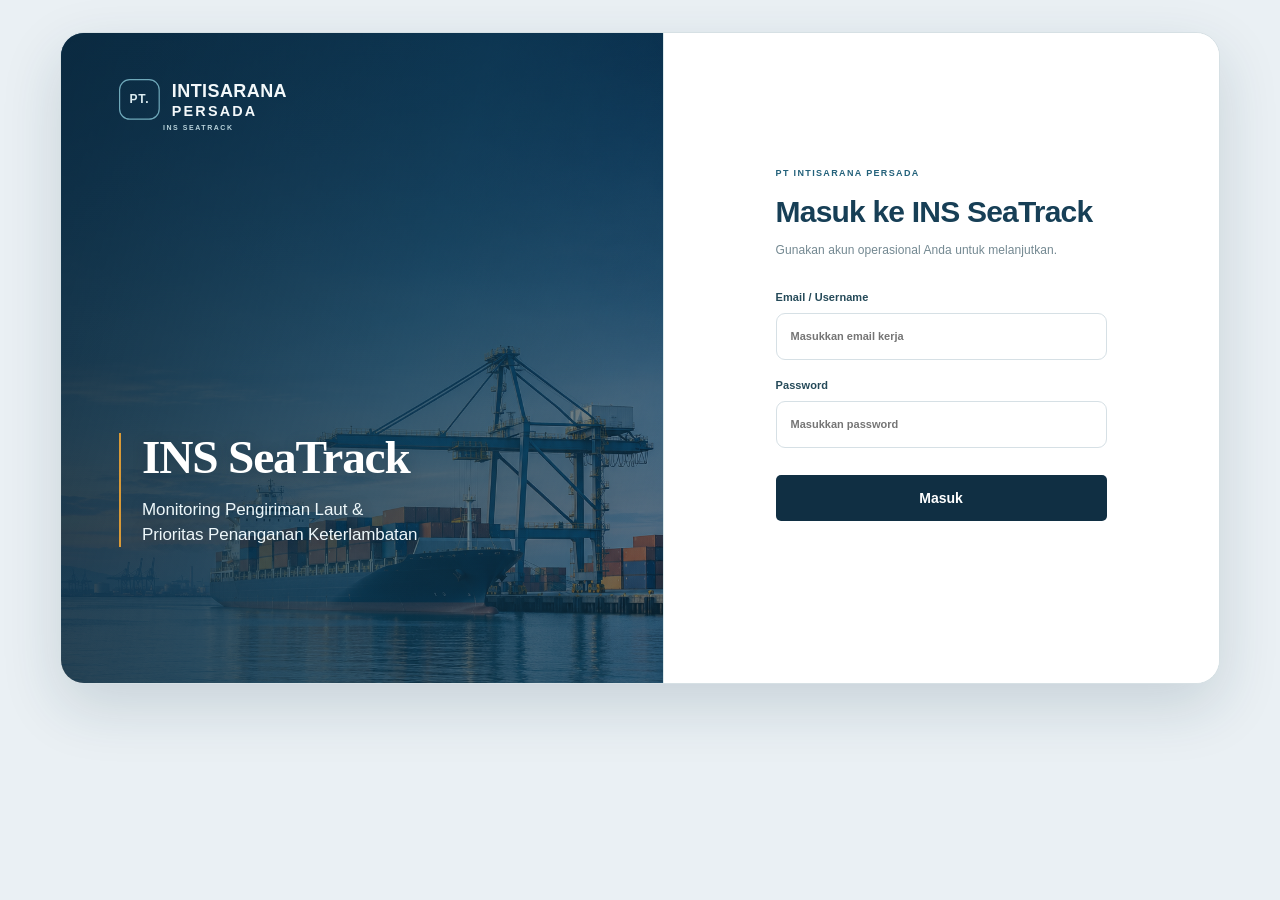
==== commit ced7dcb8: "Add files via upload" ====
--- a/index.html
+++ b/index.html
@@ -23,6 +23,7 @@
     <link rel="stylesheet" href="shipment-detail-action.css" />
     <link rel="stylesheet" href="status-calculation.css" />
     <link rel="stylesheet" href="analysis-template.css" />
+    <link rel="stylesheet" href="analysis-trends.css" />
     <link rel="stylesheet" href="ahp-template.css" />
     <link rel="stylesheet" href="recommendation-template.css" />
     <link rel="stylesheet" href="report-template.css" />
@@ -41,6 +42,7 @@
     <link rel="stylesheet" href="dashboard-actions.css" />
     <link rel="stylesheet" href="attention-list.css" />
     <link rel="stylesheet" href="professional-freight.css" />
+    <link rel="stylesheet" href="manual.css" />
   </head>
   <body>
     <div id="app"></div>
--- a/analysis-trends.css
+++ b/analysis-trends.css
@@ -0,0 +1,2 @@
+.analysis-filter-expanded{grid-template-columns:repeat(4,minmax(135px,1fr)) auto}.analysis-kpis{display:grid;grid-template-columns:repeat(4,minmax(0,1fr));gap:12px;margin:0 0 17px}.analysis-kpis article{display:grid;gap:5px;padding:16px 18px;border:1px solid #dfe8eb;border-radius:12px;background:#fff}.analysis-kpis span,.analysis-kpis small{color:#718691;font-size:10px}.analysis-kpis strong{color:#173e55;font-size:24px;line-height:1.1}.shipment-trend-chart{margin-bottom:17px}.shipment-trend-chart .panel-title{padding-bottom:8px}.trend-bars{display:flex;align-items:flex-end;gap:10px;min-height:224px;padding:18px 22px 9px;border-top:1px solid #edf2f4;overflow-x:auto}.trend-bars article{display:grid;grid-template-rows:auto 142px auto;gap:7px;flex:1 0 68px;min-width:68px;text-align:center}.trend-value{display:flex;align-items:baseline;justify-content:center;gap:4px;min-height:22px}.trend-value strong{color:#244e62;font-size:12px}.trend-value small{color:#6c8795;font-size:9px}.trend-bars article>i{position:relative;align-self:end;display:block;min-height:8px;overflow:hidden;border-radius:5px 5px 2px 2px;background:#3980ad}.trend-bars article>i b{position:absolute;right:0;bottom:0;left:0;display:block;min-height:0;background:#db7770}.trend-bars article>span{overflow:hidden;color:#637c89;font-size:9px;white-space:nowrap;text-overflow:ellipsis}.trend-legend{display:flex;gap:18px;padding:0 22px 18px;color:#637c89;font-size:10px}.trend-legend span{display:flex;align-items:center;gap:6px}.trend-legend i{display:inline-block;width:9px;height:9px;border-radius:2px;background:#3980ad}.trend-legend span+span i{background:#db7770}@media(max-width:1050px){.analysis-filter-expanded{grid-template-columns:repeat(2,minmax(0,1fr))}.analysis-filter-expanded .primary{grid-column:1/-1}.analysis-kpis{grid-template-columns:repeat(2,minmax(0,1fr))}}@media(max-width:560px){.analysis-filter-expanded,.analysis-kpis{grid-template-columns:1fr}.analysis-filter-expanded .primary{grid-column:auto}.trend-bars{gap:8px;padding-inline:15px}.shipment-trend-chart .panel-title{padding-inline:17px}.trend-legend{padding-inline:17px}}
+.shipment-trend-chart{overflow:hidden}.trend-bars{display:grid;grid-template-columns:repeat(auto-fit,minmax(42px,1fr));align-items:end;gap:8px;overflow:visible}.trend-bars article{min-width:0}.trend-bars article>span{min-height:22px;white-space:normal;line-height:1.2}@media(max-width:720px){.trend-bars{grid-template-columns:repeat(auto-fit,minmax(38px,1fr));padding-inline:14px}.trend-bars article{grid-template-rows:auto 110px auto}.trend-value strong{font-size:11px}.trend-value small,.trend-bars article>span{font-size:8px}}
--- a/ahp-template.css
+++ b/ahp-template.css
@@ -8,6 +8,7 @@
 
 .ahp-heading h1 { margin: 5px 0 4px; font-size: clamp(30px, 3vw, 42px); color: #123b54; }
 .ahp-heading p:not(.eyebrow) { margin: 0; color: #718a9a; }
+.ahp-source { display: block; margin-top: 9px; color: #718a9a; font-size: 12px; }
 .ahp-actions { display: flex; align-items: center; gap: 10px; }
 .ahp-actions .primary { min-height: 40px; padding: 0 16px; font-size: 13px; white-space: nowrap; }
 .ahp-state { padding: 9px 13px; border-radius: 999px; background: #f0f4f5; color: #6b8290; font-size: 13px; font-weight: 750; white-space: nowrap; }
--- a/professional-freight.css
+++ b/professional-freight.css
@@ -36,3 +36,4 @@
 .panel-title { border-bottom:1px solid #edf2f3; }.panel-title h2 { font-weight:700; }
 .dash-kpi { border-top:2px solid transparent; }.dash-kpi.blue { border-top-color:#2f7fa4; }.dash-kpi.green { border-top-color:#4a9a75; }.dash-kpi.red { border-top-color:#c96761; }.dash-kpi.violet { border-top-color:#7b68af; }
 .attention-heading h1,.shipment-detail-heading h1 { font-family:Georgia,"Times New Roman",serif; }
+.render-error{max-width:620px;margin:12vh auto;padding:42px;border:1px solid #d9e4e8;border-radius:14px;background:#fff;box-shadow:0 12px 32px rgba(18,57,76,.08);text-align:center}.render-error h1{margin:0 0 10px;color:#173f55}.render-error p{margin:0 0 22px;color:#678094}.render-error button{min-width:190px}
--- a/manual.css
+++ b/manual.css
@@ -0,0 +1 @@
+.manual-heading{display:flex;align-items:flex-end;justify-content:space-between;gap:24px;margin-bottom:22px}.manual-heading h1{margin:7px 0 9px}.manual-heading>div>p:last-child{max-width:720px;margin:0;color:#70869a}.manual-print{white-space:nowrap}.manual-start{display:flex;align-items:center;gap:16px;padding:18px 20px;border:1px solid #dbe7eb;border-radius:12px;background:#f7fbfc;color:#5c7387;margin-bottom:18px}.manual-start strong{color:#17465d}.manual-grid{display:grid;grid-template-columns:repeat(2,minmax(0,1fr));gap:14px}.manual-step{display:grid;grid-template-columns:42px 1fr;gap:14px;padding:20px;border:1px solid #dce7eb;border-radius:12px;background:#fff;box-shadow:0 8px 20px rgba(18,57,76,.035)}.manual-step>span{display:grid;place-items:center;width:38px;height:38px;border-radius:50%;background:#e8f3f5;color:#16667f;font-weight:800}.manual-step h2{font-size:17px;margin:1px 0 7px;color:#173f55}.manual-step p{min-height:47px;margin:0 0 13px;color:#6b8294;line-height:1.5}.manual-step button{border:0;padding:0;background:transparent;color:#17708b;font-weight:700;cursor:pointer}.manual-step button:hover{text-decoration:underline}.manual-notes{margin-top:18px;padding:22px 24px;border-left:4px solid #2a8197;background:#f1f8f9;border-radius:10px}.manual-notes h2{margin:0 0 10px;font-size:18px;color:#17465d}.manual-notes ul{margin:0;padding-left:20px;color:#5e7588}.manual-notes li+li{margin-top:7px}@media(max-width:800px){.manual-heading{align-items:flex-start;flex-direction:column}.manual-grid{grid-template-columns:1fr}.manual-start{align-items:flex-start;flex-direction:column;gap:6px}}@media print{.sidebar,header,.manual-print{display:none!important}.content{margin:0!important}.workspace{padding:0!important}.manual-step{box-shadow:none}.manual-grid{grid-template-columns:repeat(2,1fr)}}
